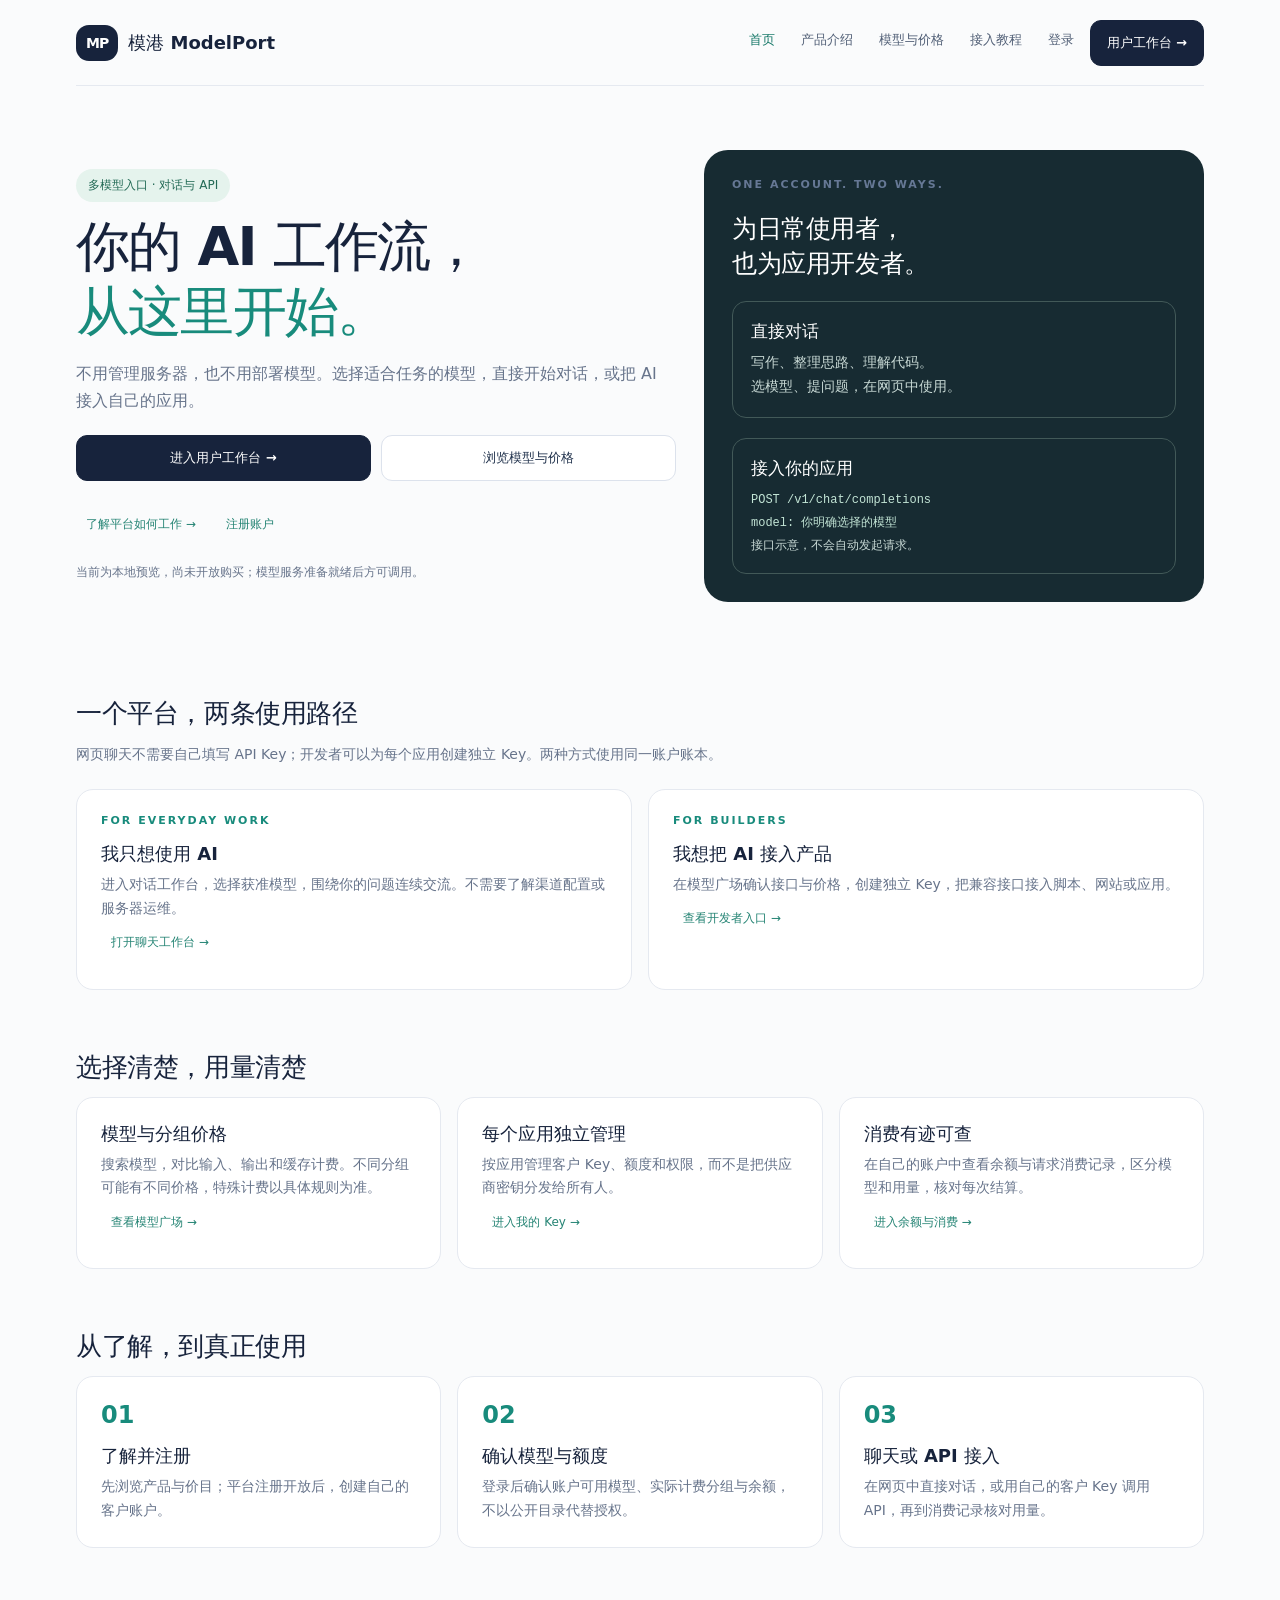
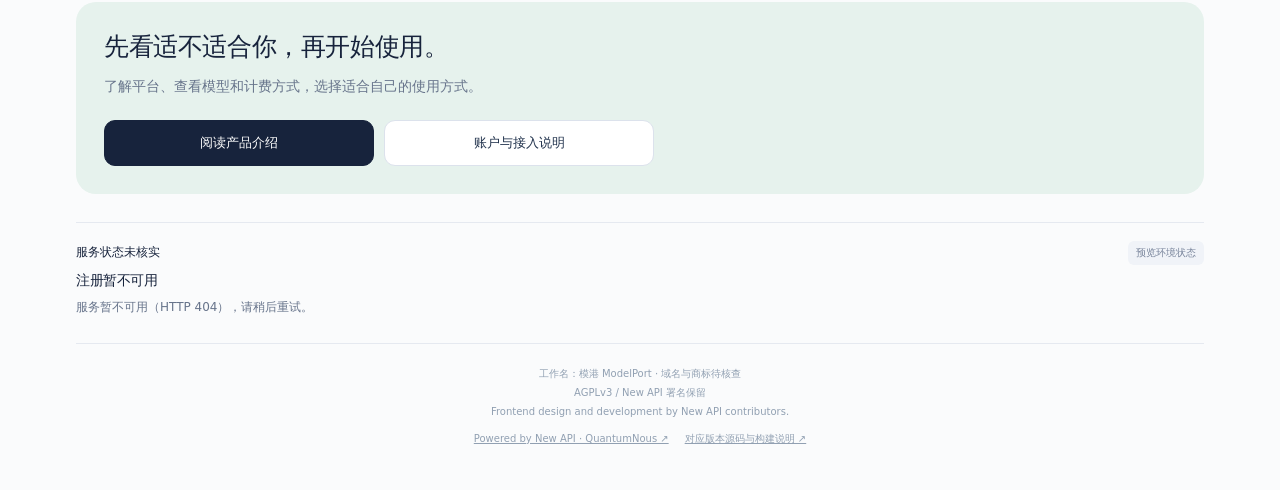
==== h5/index.html @ a942767a "Package ModelPort portable deployment and offline release Preserve maintained New API overlays, port" ====
<!doctype html>
<html lang="zh-CN">
<head>
<meta charset="utf-8"><meta name="viewport" content="width=device-width,initial-scale=1,viewport-fit=cover"><meta name="theme-color" content="#f5f7fb"><meta name="referrer" content="no-referrer">
<title>ModelPort · 多模型服务平台</title>
<style>
:root{font-family:system-ui,-apple-system,"PingFang SC","Microsoft YaHei",sans-serif;color:#17233c;background:#f5f7fb;font-synthesis:none}*{box-sizing:border-box}body{margin:0}button,a{-webkit-tap-highlight-color:transparent}button{font:inherit;cursor:pointer}a{color:inherit;text-decoration:none}button:focus-visible,a:focus-visible{outline:3px solid #0d9488;outline-offset:3px}.app{max-width:520px;margin:auto;padding:0 20px 115px}header{height:82px;display:flex;align-items:center;justify-content:space-between;gap:8px}.brand{display:flex;align-items:center;gap:10px;font-weight:750;font-size:17px}.mark{background:#17233c;color:white;border-radius:13px;padding:10px;font-size:14px;letter-spacing:-1px}.edition{font-size:11px;border:1px solid #d9dfeb;border-radius:30px;padding:6px 9px;color:#60708d}.notice{font-size:12px;line-height:1.65;background:#fff4dc;color:#785419;padding:12px 14px;border-radius:12px;margin:0 0 21px}.eyebrow{font-size:11px;letter-spacing:2px;font-weight:700;color:#667895}h1{font-size:37px;line-height:1.18;letter-spacing:-1.8px;margin:13px 0 15px}h1 span{color:#188b7c}h2{font-size:19px;letter-spacing:-.4px;margin:0}h3{font-size:15px;margin:0 0 7px}p{line-height:1.7;margin:0;color:#67748b;font-size:14px}.hero{padding:4px 0 24px}.hero-copy{max-width:330px}.actions{display:flex;gap:10px;margin-top:21px}.btn{display:inline-flex;justify-content:center;align-items:center;min-height:46px;padding:12px 16px;border-radius:11px;border:1px solid #dce2ec;background:white;color:#23344e;font-weight:650;font-size:13px;gap:8px}.btn.primary{background:#17233c;color:white;border-color:#17233c}.actions .btn{flex:1}.full{width:100%}.card{background:white;border:1px solid #e5e9f0;border-radius:17px;padding:19px;margin:0 0 14px}.live{display:flex;align-items:center;gap:7px;font-size:12px;color:#49776b}.dot{height:7px;width:7px;background:#20a083;border-radius:50%;flex-shrink:0}.status-line{display:flex;justify-content:space-between;align-items:center;gap:12px;margin-bottom:14px}.tag{display:inline-block;background:#edf6f3;border-radius:6px;padding:5px 8px;font-size:10px;color:#287160;white-space:nowrap}.tag.gray{background:#f0f3f8;color:#77839a}.status-value{font-size:23px;font-weight:730;letter-spacing:-.5px;margin:7px 0}.small{font-size:12px}.section-title{display:flex;align-items:center;justify-content:space-between;margin:27px 0 14px}.link{border:0;background:none;color:#258474;font-size:12px;min-height:44px;padding:10px}.grid{display:grid;grid-template-columns:1fr 1fr;gap:12px}.tile{display:flex;flex-direction:column;text-align:left;background:#fff;border:1px solid #e5e9f0;border-radius:15px;padding:17px;min-height:135px}.icon{display:flex;align-items:center;justify-content:center;width:33px;height:33px;border-radius:9px;background:#edf3fb;color:#42638d;font-size:16px;font-weight:700;margin-bottom:14px}.tile strong{font-size:14px;margin-bottom:6px}.tile span:last-child{font-size:11px;color:#8490a2}.flow{display:flex;gap:13px;margin:20px 0}.step{width:28px;height:28px;border-radius:50%;background:#edf3fb;color:#4f6e95;display:flex;align-items:center;justify-content:center;font-size:12px;flex-shrink:0}.flow p{font-size:12px}.subhead{padding:7px 0 22px}.subhead h1{font-size:29px;letter-spacing:-1px}.model-top{display:flex;align-items:center;gap:11px;margin-bottom:16px}.model-top .icon{margin:0}.model-top h3{margin:0}.meta{display:flex;justify-content:space-between;gap:12px;border-top:1px solid #edf0f5;padding:12px 0 0;font-size:12px;color:#7a879b}.model-name{font-family:monospace;font-size:12px;overflow-wrap:anywhere;color:#78869d;margin-top:8px}.blank{font-size:30px;font-weight:700;margin:12px 0 5px}.split{display:grid;grid-template-columns:1fr 1fr;gap:15px;margin-top:19px;padding-top:17px;border-top:1px solid #edf0f5}.split strong{display:block;font-size:19px;margin-top:7px}.label{font-size:12px;color:#7a879b}.list-row{padding:14px 0;display:flex;justify-content:space-between;align-items:center;gap:12px;border-bottom:1px solid #edf0f5;font-size:13px}.list-row:last-child{border:0}.list-row span{color:#758199;font-size:12px}.code{background:#f4f6fa;border-radius:9px;padding:12px;font:12px/1.6 monospace;overflow-wrap:anywhere;margin:13px 0;color:#536780}.muted-note{font-size:11px;line-height:1.7;color:#8290a6;margin:20px 0}.footer{text-align:center;font-size:10px;line-height:1.9;color:#91a0b2;margin:26px 0 0}.footer a{text-decoration:underline;display:inline-block;padding:8px}.bottom{position:fixed;bottom:0;left:50%;transform:translateX(-50%);width:100%;max-width:520px;display:flex;padding:9px 12px calc(9px + env(safe-area-inset-bottom));background:rgba(255,255,255,.97);border-top:1px solid #e7ebf2;z-index:10}.nav{flex:1;border:0;background:none;min-height:51px;display:flex;align-items:center;justify-content:center;flex-direction:column;gap:6px;font-size:10px;color:#8c97a9;border-radius:10px}.nav b{font-size:18px;line-height:20px;font-weight:500}.nav.active{color:#188b7c;background:#eef7f4}.panel[hidden]{display:none}.callout{border-left:3px solid #cda245;padding-left:12px;margin:17px 0;font-size:12px;color:#80663c;line-height:1.7}@media(min-width:600px){body{padding:22px 0}.app{border:1px solid #e6eaf1;border-radius:24px;background:#f5f7fb}.bottom{border-radius:16px 16px 0 0}}@media(prefers-reduced-motion:no-preference){.panel{animation:enter .2s ease-out}@keyframes enter{from{opacity:.6;transform:translateY(4px)}to{opacity:1;transform:translateY(0)}}}

label{display:block;font-size:14px;font-weight:650;margin:14px 0 8px}input,select{font:inherit;font-size:16px;width:100%;min-height:48px;border:1px solid #bac6d7;border-radius:10px;padding:11px;background:#fff;color:#17233c;min-width:0}input:focus-visible,select:focus-visible{outline:3px solid #0d9488;outline-offset:2px}fieldset{border:0;padding:0;margin:0;min-width:0}legend{font-size:15px;font-weight:700}button:disabled,input:disabled,select:disabled{opacity:.6;cursor:not-allowed}a[aria-disabled=true]{opacity:.6;pointer-events:none}.field-error{color:#a52a30;font-size:12px;min-height:16px;margin:6px 0}.spaced{margin-top:16px}.code{white-space:pre-wrap;word-break:break-word}.model-id{overflow-wrap:anywhere}.price{white-space:pre-line;overflow-wrap:anywhere}.card{min-width:0}#selection-card{scroll-margin-top:12px}.panel p{overflow-wrap:anywhere}.tag{white-space:normal}[hidden]{display:none!important}

/* Workspace shell stays independent of the native authenticated React runtime. */
.app{max-width:920px}.bottom{max-width:920px}.mode-switch{display:flex;gap:8px;margin-bottom:18px}.mode-switch .btn{flex:1}.mode-switch [aria-current=page]{background:#e2f3ee;border-color:#83baab;color:#155e50}.workspace{background:#fff;border:1px solid #dfe7e5;border-radius:18px;overflow:hidden}.chat-toolbar{display:flex;align-items:center;gap:8px;padding:12px;border-bottom:1px solid #e7eeeb}.chat-model-wrap{flex:1;min-width:0}.chat-model-wrap label{margin:0 0 4px;font-size:11px;color:#52695f}.chat-model-wrap select{min-height:44px;font-size:14px;padding:8px}.chat-toolbar .btn{padding:10px;font-size:12px}.chat-stage{padding:20px 16px;min-height:220px;max-height:440px;overflow:auto;overscroll-behavior:contain}.chat-empty{text-align:center;padding:24px 5px}.chat-symbol{display:inline-flex;border-radius:16px;background:#e7f4ef;color:#287160;padding:14px;font-size:23px;margin-bottom:16px}.chat-empty h2{font-size:24px;margin-bottom:10px}.chat-empty p{font-size:13px}.chat-compose{padding:14px;border-top:1px solid #e7eeeb;background:#fcfdfc}.chat-compose label{margin:0 0 8px;font-size:13px}.chat-compose textarea{display:block;width:100%;min-height:84px;resize:vertical;max-height:220px;font:16px/1.6 inherit;font-family:inherit;border:1px solid #bdcec5;border-radius:12px;padding:12px;color:#17233c;background:white}.chat-compose textarea:focus-visible{outline:3px solid #0d9488}.composer-actions{display:flex;align-items:center;justify-content:space-between;gap:8px;margin-top:10px}.composer-actions p{font-size:11px}.chat-gate{font-size:12px;color:#785419;background:#fff6e4;border-radius:9px;padding:10px;margin-top:12px}.workspace-meta{font-size:11px;color:#536c61;margin:10px 2px 16px}.workspace-heading{display:flex;justify-content:space-between;align-items:center;margin-bottom:12px}.workspace-heading h1{font-size:24px;letter-spacing:-.6px;margin:0}.chat-message{margin:0 0 18px;overflow-wrap:anywhere}.chat-message h3{font-size:12px;color:#536c61}.chat-message p{white-space:pre-wrap;font-size:14px;color:#23344e}.chat-message.user{background:#eaf4f0;padding:14px;border-radius:14px;margin-left:28px}.chat-message.assistant{padding:8px 0}.chat-message small{display:block;color:#785419;margin-top:8px}.chat-history{border:0;border-radius:0 18px 18px 0;padding:20px;width:min(330px,90vw);max-width:90vw;height:100dvh;max-height:100dvh;margin:0;box-shadow:10px 0 60px #17233c33}.chat-history::backdrop{background:#17233c66}.history-head{display:flex;align-items:center;justify-content:space-between;gap:10px}.history-list{display:grid;gap:10px;margin:20px 0}.history-list .btn{justify-content:flex-start;overflow-wrap:anywhere;text-align:left}.history-list [aria-current=true]{background:#e7f4ef;border-color:#83baab}.history-info{margin:15px 0}.mock-only-note{background:#fff1c7;color:#603c00;padding:12px;font-weight:700}.chat-toolbar select:disabled{opacity:1;color:#68766f}.app>header{height:76px}.chat-mode .bottom{display:none}.chat-mode .app{padding-bottom:24px}@media(min-width:700px){.app{padding:0 28px 110px}.chat-stage{min-height:290px}.hero-copy{max-width:none}.hero h1{font-size:44px}.grid{grid-template-columns:repeat(4,1fr)}}
#chat>.actions{display:grid;grid-template-columns:repeat(2,minmax(0,1fr))}
.workspace-sidebar{display:none}.catalog-filters{display:grid;gap:12px;grid-template-columns:1fr 1fr;margin-bottom:14px}.catalog-filters label{margin-top:0}.catalog-filters>div{min-width:0}.table-scroll{overflow:auto}.metrics-table{border-collapse:collapse;width:100%;font-size:13px;text-align:left}.metrics-table th,.metrics-table td{padding:12px 10px;border-bottom:1px solid #e5e9f0;vertical-align:top}.metrics-table th{white-space:nowrap;color:#60708d}.metrics-table td:first-child{min-width:150px;overflow-wrap:anywhere}.metrics-table td:not(:first-child){white-space:nowrap}.operations-links{display:grid;gap:10px;grid-template-columns:repeat(2,minmax(0,1fr));margin-top:16px}.operations-links .btn{text-align:center}.session-detail{overflow-wrap:anywhere}.chat-compose textarea{font-size:16px;line-height:1.6}
@media(min-width:1024px){
body{padding:0;background:#fafbfc}.workspace-sidebar{display:flex;position:fixed;inset:0 auto 0 0;width:248px;flex-direction:column;gap:16px;padding:24px 16px;background:#f0f2f5;border-right:1px solid #e0e5eb;overflow-y:auto;z-index:20}.workspace-sidebar .brand{padding:0 8px}.side-nav{display:grid;gap:4px}.side-nav button{text-align:left;min-height:44px;border:0;border-radius:9px;background:transparent;color:#566378;font-size:14px;padding:10px 12px}.side-nav button.active{background:white;color:#17233c;font-weight:700;box-shadow:0 1px 4px #17233c0c}.side-label{font-size:11px;color:#7b8798;margin:14px 12px 5px}.side-history{flex:1;min-height:80px}.side-history .history-list{margin:10px 0}.side-history .btn{border:0;background:transparent;font-size:12px;min-height:38px;padding:8px 12px}.side-history [aria-current=true]{background:#e2e9e6}.side-account{border-top:1px solid #dce2e8;padding:16px 8px 0}.side-account p{font-size:12px}.app{max-width:1280px;margin-left:248px;margin-right:auto;padding:0 40px 40px;border:0;border-radius:0;background:transparent}.app>header{height:72px}.app>header .brand{font-size:14px;color:#68768a}.app>header .mark{display:none}.notice{padding:10px 14px;font-size:11px}.bottom{display:none}.hero{padding:32px 0 42px}.hero-copy{max-width:650px}.hero .actions{max-width:660px}.subhead h1{font-size:34px}.subhead h1 br{display:none}.subhead{padding-top:22px}.app .grid{grid-template-columns:repeat(4,minmax(0,1fr))}#model-list{display:grid;grid-template-columns:repeat(2,minmax(0,1fr));gap:14px}#model-list .card{margin:0;display:flex;flex-direction:column;gap:12px}#model-list .card .btn{margin-top:auto}#model-list{margin-bottom:14px}.chat-mode .app{padding-bottom:24px}.chat-mode .workspace{border-radius:18px;box-shadow:0 6px 28px #17233c05}.chat-stage{height:clamp(320px,44vh,680px);max-height:none;padding:24px 38px}.chat-compose{padding:20px 28px}.chat-compose textarea{min-height:100px}.chat-empty{padding:55px 12px}.chat-empty h2{font-size:30px}.chat-toolbar{padding:14px 20px}.chat-message{max-width:850px;margin-left:auto;margin-right:auto}.chat-message.user{max-width:720px;margin-left:60px}.workspace-meta{line-height:1.6}.operations-links{grid-template-columns:repeat(3,minmax(0,1fr))}
}
.public-nav{display:none}.public-mode .workspace-sidebar,.public-mode .bottom,.public-mode .app>header .edition,.public-mode .app>.notice{display:none}.public-mode .app{max-width:1200px;margin:0 auto;padding:0 22px 32px;border:0;border-radius:0;background:transparent}.public-mode .app>header{height:auto;min-height:86px;flex-wrap:wrap;padding:16px 0;border-bottom:1px solid #e5e9f0}.public-mode .app>header .brand{font-size:18px;color:#17233c}.public-mode .app>header .mark{display:inline-block}.public-mode .public-nav{display:flex;gap:6px;flex-wrap:wrap;align-items:center}.public-nav .link{color:#526077;font-size:13px}.public-nav [aria-current=page]{color:#167868;font-weight:750}.landing-hero{display:grid;gap:28px;padding:44px 0}.landing-hero h1{font-size:42px;line-height:1.2;letter-spacing:-1.8px}.landing-hero .hero-copy{font-size:16px;max-width:590px}.landing-badge{display:inline-block;background:#e5f3ed;color:#236a56;border-radius:30px;padding:8px 12px;font-size:12px}.landing-demo{background:#172b32;color:#fff;border-radius:24px;padding:28px;display:flex;flex-direction:column;justify-content:center;gap:20px}.landing-demo p{color:#c8d9d5}.landing-demo h2{font-size:25px;line-height:1.4}.demo-option{border:1px solid #425958;border-radius:14px;padding:18px}.demo-option strong{display:block;font-size:17px;margin-bottom:8px}.demo-option code{font:12px/1.8 monospace;color:#c2e4d5;overflow-wrap:anywhere}.landing-section{padding:30px 0}.landing-section>h2{font-size:26px;margin-bottom:12px}.landing-section>p{margin-bottom:22px}.landing-grid{display:grid;gap:16px}.landing-grid .card{margin:0;padding:24px}.landing-grid h3{font-size:18px}.landing-grid .eyebrow{margin-bottom:15px;color:#188b7c}.landing-grid p{font-size:14px}.landing-steps{counter-reset:steps}.landing-steps .card:before{counter-increment:steps;content:"0" counter(steps);display:block;color:#188b7c;font-size:24px;font-weight:700;margin-bottom:15px}.landing-cta{background:#e6f2ed;border-radius:20px;padding:28px;margin:24px 0}.landing-cta h2{font-size:25px;margin-bottom:12px}.landing-cta .actions{max-width:550px}.landing-note{font-size:12px;margin-top:16px}.landing-status{border-top:1px solid #e5e9f0;padding-top:18px;margin-top:28px}.landing-status .status-value{font-size:14px}.landing-status .status-line{margin-bottom:6px}.faq{border-bottom:1px solid #e1e7ed;padding:8px 0}.faq summary{cursor:pointer;min-height:48px;padding:14px 4px;font-size:15px;font-weight:650}.faq p{padding:0 4px 18px}.faq summary:focus-visible{outline:3px solid #0d9488;outline-offset:2px}.about-intro{max-width:760px;padding:44px 0 18px}.about-intro h1{font-size:38px}.public-mode .footer{border-top:1px solid #e5e9f0;padding-top:20px}.public-mode .footer button{font:inherit;min-height:44px}
@media(min-width:760px){.landing-hero{grid-template-columns:1.2fr 1fr;align-items:center;padding:64px 0}.landing-hero h1{font-size:54px}.landing-grid{grid-template-columns:repeat(3,minmax(0,1fr))}.landing-grid.two{grid-template-columns:repeat(2,minmax(0,1fr))}.public-mode .app{padding:0 36px 36px}}
@media(max-width:520px){.public-nav{width:100%;justify-content:space-between}.public-nav .link{padding:10px 7px}.public-nav .btn{padding:10px}.landing-hero h1{font-size:39px}.landing-demo{padding:22px}.landing-hero .actions{flex-wrap:wrap}.landing-hero .actions .btn{min-width:120px}.about-intro h1{font-size:32px}}
</style>
</head>
<body class="public-mode" data-brand="模港 ModelPort">
<aside class="workspace-sidebar" aria-label="工作台侧栏">
<a class="brand" href="#home" data-tab="home"><span class="mark">MP</span><span data-brand-name>ModelPort</span></a>
<button class="btn primary full" id="sidebar-new">＋ 新建对话</button>
<nav class="side-nav" aria-label="工作台导航"><button data-tab="chat">对话工作台</button><button data-tab="models">模型广场 · 分组价目</button><button data-tab="developer">开发者 API</button><button data-tab="guide">API 接入教程</button><p class="side-label">账户与用量</p><button data-tab="keys">我的 API Key</button><button data-tab="wallet">余额与消费记录</button><button data-tab="account">账户与接入</button><button data-tab="operations" data-admin-only hidden>运维工作台</button></nav>
<div class="side-history"><p class="side-label">本标签页临时会话</p><div class="history-list" id="sidebar-history"></div><p class="small" id="sidebar-history-empty">新建对话后在此切换。<br>刷新清空，不是云端历史。</p></div>
<div class="side-account"><p data-session-label>尚未核实登录</p><p id="sidebar-session" class="session-detail">同一账户，同一账本</p><button class="link" data-tab="login">登录账户</button></div>
</aside>
<main class="app">
<header><a class="brand" href="#home" data-tab="home"><span class="mark">MP</span><span data-brand-name>ModelPort</span></a><nav class="public-nav" aria-label="官网导航"><a class="link" href="#home" data-tab="home">首页</a><a class="link" href="#about" data-tab="about">产品介绍</a><a class="link" href="#models" data-tab="models">模型与价格</a><a class="link" href="#guide" data-tab="guide">接入教程</a><a class="link" href="#login" data-tab="login">登录</a><a class="btn primary" href="#chat" data-tab="chat">用户工作台 →</a></nav><span class="edition">API ONLY · 用户工作台</span></header>
<div class="notice" role="note"><strong>本地功能入口 · 尚未开通交易</strong><br>聊天接入原生会话与计费；需管理员初始化、配置模型并开通客户额度。未开放收款或公网。</div>
<section class="panel" id="home" aria-labelledby="home-title">
<div class="landing-hero"><div><span class="landing-badge">多模型入口 · 对话与 API</span><h1 id="home-title">你的 AI 工作流，<br><span>从这里开始。</span></h1><p class="hero-copy">不用管理服务器，也不用部署模型。选择适合任务的模型，直接开始对话，或把 AI 接入自己的应用。</p><div class="actions"><button class="btn primary" data-tab="chat">进入用户工作台 →</button><button class="btn" data-tab="models">浏览模型与价格</button></div><div class="actions"><button class="link" data-tab="about">了解平台如何工作 →</button><button class="link" data-tab="register">注册账户</button></div><p class="landing-note">当前为本地预览，尚未开放购买；模型服务准备就绪后方可调用。</p></div><div class="landing-demo" aria-label="两种使用方式介绍"><div class="eyebrow">ONE ACCOUNT. TWO WAYS.</div><h2>为日常使用者，<br>也为应用开发者。</h2><div class="demo-option"><strong>直接对话</strong><p>写作、整理思路、理解代码。<br>选模型、提问题，在网页中使用。</p></div><div class="demo-option"><strong>接入你的应用</strong><code>POST /v1/chat/completions<br>model: 你明确选择的模型</code><p class="small">接口示意，不会自动发起请求。</p></div></div></div>
<div class="landing-section"><h2>一个平台，两条使用路径</h2><p>网页聊天不需要自己填写 API Key；开发者可以为每个应用创建独立 Key。两种方式使用同一账户账本。</p><div class="landing-grid two"><article class="card"><div class="eyebrow">FOR EVERYDAY WORK</div><h3>我只想使用 AI</h3><p>进入对话工作台，选择获准模型，围绕你的问题连续交流。不需要了解渠道配置或服务器运维。</p><button class="link" data-tab="chat">打开聊天工作台 →</button></article><article class="card"><div class="eyebrow">FOR BUILDERS</div><h3>我想把 AI 接入产品</h3><p>在模型广场确认接口与价格，创建独立 Key，把兼容接口接入脚本、网站或应用。</p><button class="link" data-tab="developer">查看开发者入口 →</button></article></div></div>
<div class="landing-section"><h2>选择清楚，用量清楚</h2><div class="landing-grid"><article class="card"><h3>模型与分组价格</h3><p>搜索模型，对比输入、输出和缓存计费。不同分组可能有不同价格，特殊计费以具体规则为准。</p><button class="link" data-tab="models">查看模型广场 →</button></article><article class="card"><h3>每个应用独立管理</h3><p>按应用管理客户 Key、额度和权限，而不是把供应商密钥分发给所有人。</p><button class="link" data-tab="keys">进入我的 Key →</button></article><article class="card"><h3>消费有迹可查</h3><p>在自己的账户中查看余额与请求消费记录，区分模型和用量，核对每次结算。</p><button class="link" data-tab="wallet">进入余额与消费 →</button></article></div></div>
<div class="landing-section"><h2>从了解，到真正使用</h2><div class="landing-grid landing-steps"><article class="card"><h3>了解并注册</h3><p>先浏览产品与价目；平台注册开放后，创建自己的客户账户。</p></article><article class="card"><h3>确认模型与额度</h3><p>登录后确认账户可用模型、实际计费分组与余额，不以公开目录代替授权。</p></article><article class="card"><h3>聊天或 API 接入</h3><p>在网页中直接对话，或用自己的客户 Key 调用 API，再到消费记录核对用量。</p></article></div></div>
<div class="landing-cta"><h2>先看适不适合你，再开始使用。</h2><p>了解平台、查看模型和计费方式，选择适合自己的使用方式。</p><div class="actions"><button class="btn primary" data-tab="about">阅读产品介绍</button><button class="btn" data-tab="account">账户与接入说明</button></div></div>
<div class="landing-status"><div class="status-line"><span class="small" id="service-state">服务状态待检查</span><span class="tag gray">预览环境状态</span></div><div class="status-value" id="setup-state">尚未核实初始化状态</div><p class="small" id="status-description">平台开通状态以实际服务配置为准。</p></div>
</section>
<section class="panel" id="about" hidden aria-labelledby="about-title">
<div class="about-intro"><div class="eyebrow">ABOUT THE PLATFORM</div><h1 id="about-title">连接模型服务，<br>而不是让你管理算力。</h1><p><span data-brand-name>ModelPort</span>是一层面向用户的模型服务入口：将获准接入的上游 API，整理为可选择的模型、明确的账户权限和可核对的消费记录。我们不自研所有模型，也不提供 GPU 租赁。</p></div>
<div class="landing-section"><div class="landing-grid two"><article class="card"><h3>普通用户</h3><p>通过网页聊天使用模型，查看自己的账户和消费。选好模型就可以提问，日常使用在自己的账户中完成。</p></article><article class="card"><h3>开发者</h3><p>通过兼容 API 集成模型，为应用设置独立客户 Key。模型 ID、权限和计费规则均需明确核对。</p></article></div></div>
<div class="landing-section"><h2>平台如何工作</h2><div class="card"><p>你的账户 / 客户 Key → 平台授权与模型路由 → 获准的上游 API → 返回结果与用量结算。</p><p class="spaced">上游凭据由平台保管；客户使用自己的账户或客户 Key。网页与 API 共用 New API 的账户、授权和账本，不额外创建一套计费系统。选择模型是按请求选择服务，不会重启共享服务器。</p></div></div>
<div class="landing-section"><h2>开始之前，你可能关心</h2>
<details class="faq"><summary>现在可以注册、付费和调用吗？</summary><p>当前部署仍是本地预览，没有开放购买或承诺可用模型。注册取决于平台实际开通状态；真实调用还需要可用渠道、账户权限和余额。不会用演示回答代替真实服务。</p></details>
<details class="faq"><summary>价格怎么算？“折扣”是否等于固定低价？</summary><p>价格按模型、账户分组和计费项目区分，可能涉及输入、输出、缓存、次数或动态规则。公开分组价格用于参考，不代表每个账户均有该权限；最终以账户适用规则及消费记录为准，不承诺固定折扣或无限量。</p></details>
<details class="faq"><summary>普通用户也需要 API Key 吗？</summary><p>网页聊天使用自己的登录账户，无需粘贴 Key。开发者从客户控制台创建独立 Key；不要把客户 Key 或上游凭据发到聊天、截图或公开代码中。</p></details>
<details class="faq"><summary>聊天会保存吗？</summary><p>当前工作台的对话历史只保存在本标签页内存中，刷新或离开页面后清空。发送时，上下文会交给平台及上游处理；服务端仍保留用量等记录，不代表零留存。正式服务的数据条款与留存政策需在上线前明确。</p></details>
<details class="faq"><summary>模型失败或停止生成后，会不会收费？</summary><p>停止接收不保证上游立即停止，也不保证免单。部分失败存在预扣退还流程，但应先核对消费记录，再决定是否重试；本工作台不会自动重放收费请求。</p></details>
<details class="faq"><summary>是否提供 GPU、知识库或文件问答？</summary><p>不接入 GPU，不提供算力编排。当前提供文本对话与 API 入口；文件问答、知识库、跨设备云端会话和正式 SLA 不是本版已交付能力。</p></details>
</div><div class="landing-cta"><h2>按你的使用方式开始</h2><div class="actions"><button class="btn primary" data-tab="chat">我是普通用户 · 去聊天</button><button class="btn" data-tab="developer">我是开发者 · 看 API</button></div></div>
</section>
<section class="panel" id="chat" hidden aria-labelledby="chat-title">
<div class="workspace-heading"><h1 id="chat-title">聊天工作台</h1><span class="tag gray">原生账户计费</span></div>
<div class="mode-switch"><button class="btn" data-tab="chat" aria-current="page">直接使用</button><button class="btn" data-tab="developer">开发者 API ↗</button></div>
<div class="workspace">
<div class="chat-toolbar"><button class="btn" id="history-open" aria-haspopup="dialog" aria-controls="chat-history" aria-expanded="false">☰ 会话</button><div class="chat-model-wrap"><label for="chat-model">模型 · 手动选择</label><select id="chat-model" disabled><option value="">暂无可选模型</option></select></div><button class="btn" id="chat-new">＋ 新建</button></div>
<div class="chat-stage" id="chat-stage"><div class="chat-empty" id="chat-empty"><span class="chat-symbol" aria-hidden="true">✳</span><h2>从一个问题开始</h2><p>写作、整理思路、理解代码。<br><span id="chat-account-hint">先登录，再手选当前分组获准的模型。</span><br>发送使用原生账户额度，不提供模拟回答。</p></div><div id="chat-messages" role="log" aria-label="当前临时会话消息" aria-live="polite" aria-busy="false"></div></div>
<form class="chat-compose" id="chat-form"><label for="chat-input">你的消息 · 发送后按用量计费</label><textarea id="chat-input" rows="3" maxlength="8000" autocomplete="off" spellcheck="false" placeholder="写下问题；Enter 换行，点击发送提交" aria-describedby="chat-gate chat-privacy"></textarea><div class="composer-actions"><p id="chat-local-state" role="status">草稿未发送</p><div><button class="btn" id="chat-stop" type="button" disabled hidden>停止</button><button class="btn primary" id="chat-send" type="submit" disabled>发送 ↑</button></div></div><p id="chat-gate" class="chat-gate" role="status">正在核实初始化、会话与模型权限。</p></form></div>
<p id="chat-privacy" class="workspace-meta">临时会话与草稿仅在本标签页内存中，刷新或离开即清空。点击发送会将完整已完成对话传给平台和上游；服务端用量记录仍保留，不代表零留存。失败或停止的轮次不加入下一轮上下文。单次最多 1024 输出 token；不保存密码或上游 Key，请勿输入敏感信息。</p>
<p id="chat-session" class="small spaced" role="status">尚未核实登录会话</p><div class="actions"><button class="btn" data-tab="login">登录账户</button><button class="btn" id="session-refresh" disabled>检查登录与权限</button><a class="btn" href="/usage-logs/common" data-native="/usage-logs/common">原生用量与账单 ↗</a><button class="btn" data-tab="models">模型与访客价目</button></div><p class="small spaced">登录与安全验证在本站账户页面完成。本页仅在内存持有短期会话令牌，每次发送前重新核实账户及分组；最终授权、扣费和失败退款由服务端执行。不自动重试收费请求。</p>
</section>
<section class="panel" id="developer" hidden aria-labelledby="developer-title">
<div class="subhead"><div class="eyebrow">DEVELOPER WORKSPACE</div><h1 id="developer-title">把 AI 接入<br>你的应用。</h1><p>注册、手选模型、查看价格、管理 Key。业务由原生 New API 负责，不建立第二套鉴权或账本。</p><button class="btn primary spaced" data-tab="guide">阅读 API 入门教程 →</button></div>
<div class="mode-switch"><button class="btn" data-tab="chat">直接使用 · 聊天</button><button class="btn" data-tab="developer" aria-current="page">开发者 API</button></div><div class="grid"><button class="tile" data-tab="models"><span class="icon">◇</span><strong>模型与访客价目</strong><span>手动选择，生成请求模板</span></button><button class="tile" data-tab="keys"><span class="icon">⌘</span><strong>API Key 管理</strong><span>前往原生客户控制台</span></button><button class="tile" data-tab="wallet"><span class="icon">▤</span><strong>余额与用量</strong><span>同一账户的原生账本</span></button><button class="tile" data-tab="account"><span class="icon">↗</span><strong>接入说明</strong><span>当前地址与账户开通条件</span></button></div><div class="card spaced" data-guest-only><h3>先开通自己的账户</h3><p class="small">网页聊天与开发者 API 共用一个账户，只需注册一次。</p><div class="actions"><button class="btn primary" data-tab="register">注册账户</button><button class="btn" data-tab="login">登录账户</button></div></div><div class="callout">访客目录不等于客户专属权限。请求模板不会自动执行；Key由原生控制台签发，本页不展示凭据，不提供支付或无限量承诺。</div></section>
<section class="panel" id="guide" hidden aria-labelledby="guide-title">
<div class="about-intro"><div class="eyebrow">DEVELOPER QUICKSTART</div><h1 id="guide-title">把模型接入应用，<br>从第一个请求开始。</h1><p>面向支持 OpenAI Chat Completions 的普通文本模型。教程不会自动调用模型；运行示例才会按账户规则计费。参数仍以具体模型为准：部分推理模型需要 max_completion_tokens 而不是示例中的 max_tokens。其他协议、图片、视频和工具调用需使用对应文档。</p></div>
<div class="landing-grid landing-steps"><article class="card"><h3>准备自己的客户 Key</h3><p>账户开通后，为应用创建独立 Key，设置额度、模型权限和有效期。使用平台客户 Key，不是上游供应商 Key。</p><button class="link" data-tab="keys">进入我的 Key →</button></article><article class="card"><h3>确认地址与模型 ID</h3><p>从下方取得 Base URL，在模型广场选择支持 Chat Completions 且账户获准的模型。显示名称不一定等于模型 ID。</p><button class="link" data-tab="models">查看模型与价格 →</button></article><article class="card"><h3>在服务端发起请求</h3><p>Key 放在后端环境或受保护的密钥服务，不放到浏览器 JavaScript、移动 App 包、Git 仓库或公开截图中。</p></article></div>
<div class="card spaced"><h2>1 · 配置环境</h2><label>当前站点的 API Base URL</label><div class="code" data-api-base>请从在线站点获取地址</div><p class="small" data-endpoint-note></p><p class="spaced">三个变量分别是 <code>PLATFORM_BASE_URL</code>、<code>PLATFORM_API_KEY</code>、<code>PLATFORM_MODEL</code>。在你自己的运行环境设置，不要在本网页粘贴真实 Key。</p><pre class="code" id="guide-env"></pre><p class="small">上面只给地址和模型占位符；真实 Key 使用密码管理器、受保护环境或云密钥服务注入，避免明文写进终端历史。Base URL 以 <code>/v1</code> 结尾，SDK 会拼接接口路径，不要重复追加 <code>/v1/chat/completions</code>。本机地址在其他机器上不能直接使用。</p></div>
<div class="card"><h2>2 · 选择一种调用方式</h2><p class="small spaced" id="guide-load-state" role="status">示例待读取；不会发送模型请求。</p>
<details class="faq" open><summary>Python · OpenAI 兼容 SDK</summary><p>Python 3.9+，先在自己的虚拟环境执行 <code>python -m pip install openai</code>，再保存下方文件并运行 <code>python chat.py</code>。显式设置平台地址，不回退到 OpenAI 官方端点；关闭 SDK 默认重试，避免重复收费。</p><pre class="code" id="guide-python"></pre><a class="link" href="examples/chat.py" download data-sample-download>下载 chat.py</a></details>
<details class="faq"><summary>Node.js · 原生 fetch</summary><p>Node.js 20+，无需额外依赖。设置同样的环境变量，保存后运行 <code>node chat.mjs</code>。此代码只在后端运行，不要放进前端打包文件。</p><pre class="code" id="guide-node"></pre><a class="link" href="examples/chat.mjs" download data-sample-download>下载 chat.mjs</a></details>
<details class="faq"><summary>cURL · 先核对请求格式</summary><p>下载 <code>request.json</code>，把里面的 <code>model</code> 替换为实际获准的模型 ID。在 Linux/macOS 的 Bash 中设置好相同的 Base URL 和客户 Key，再执行：</p><pre class="code">curl --fail-with-body --silent --show-error --max-time 60 \
  --request POST "${PLATFORM_BASE_URL%/}/chat/completions" \
  --header "Authorization: Bearer ${PLATFORM_API_KEY}" \
  --header "Content-Type: application/json" \
  --data-binary @request.json</pre><p class="small">不要添加自动重试或跳转参数；不要把真实 Key 直接写进命令。Windows 用户可使用 Python/Node 示例，避免 PowerShell 与 Bash 的引用和换行差异。</p><pre class="code" id="guide-request"></pre><a class="link" href="examples/request.json" download data-sample-download>下载 request.json</a></details></div>
<div class="card"><h2>3 · 接入自己的前端</h2><p class="spaced">浏览器 → 你自己的后端（登录校验、额度与频率限制）→ 平台 API。后端从受保护环境读取 Key，再把结果返回给自己的用户；不要做一个任何人都能转发请求的匿名代理。</p><p class="spaced">先跑通普通响应，再按需要增加流式输出。流式请求使用 <code>stream: true</code>，按 SSE 事件边界解析增量；代理应关闭缓冲。不能假设一个网络数据块就是一条消息，也不能把断流当作成功完成。</p></div>
<div class="card"><h2>常见问题与排查顺序</h2><div class="list-row">401<span>核对客户 Key、是否过期或已撤销；不要在日志打印 Key</span></div><div class="list-row">403 / 模型不可用<span>核对模型 ID、分组权限、Key 限制和账户余额</span></div><div class="list-row">404<span>检查 Base URL 和端点；避免重复拼接 /v1</span></div><div class="list-row">429<span>检查额度与限流，遵守 Retry-After，不立即循环重试</span></div><div class="list-row">5xx / 超时 / 断流<span>先按时间或请求 ID 核对用量，再决定是否重试</span></div><p class="small spaced">HTTP 状态不等于最终账务结果。超时或取消不保证上游未执行；先核对消费记录，不在失败时自动切模型或重放请求。</p></div>
<div class="actions"><button class="btn" data-tab="developer">返回开发者工作台</button><button class="btn" data-tab="models">浏览模型与价格</button></div>
</section>
<section class="panel" id="models" hidden aria-labelledby="models-title">
<div class="subhead"><div class="eyebrow">MODELS & PRICING</div><h1 id="models-title">模型与价格</h1><p>浏览模型、搜索名称、比较分组价格。选好后再进入用户工作台对话，或通过 API 接入。浏览和筛选不会发送模型请求；实际可用模型与成交价以你的账户权限及计费规则为准。</p></div>
<div class="card"><p id="catalog-state" role="status">模型目录待读取</p><button id="catalog-refresh" class="btn full spaced">刷新真实模型目录</button></div>
<div class="catalog-filters"><div><label for="catalog-search">查找模型</label><input id="catalog-search" type="search" placeholder="按模型 ID 搜索" autocomplete="off"></div><div><label for="catalog-group">查看分组价格</label><select id="catalog-group"><option value="">全部可见分组</option></select></div></div><p id="catalog-filter-state" class="small" role="status"></p><p class="small spaced">分组筛选仅比较公开价目，不切换账户计费分组、不授予模型权限。你的实际价格以原生账户与账单为准。</p>
<div id="model-list"></div>
<div class="card" id="selection-card"><label for="model-select">手动选择模型</label><select id="model-select" disabled><option value="">暂无可选模型</option></select><p id="selection-note" class="small">只在本标签页会话保存模型 ID，刷新后重新核实目录，不保存账户、密码或 Key。</p><button id="clear-selection" class="link">清除选择</button><h3 id="selected-model" class="model-id">尚未选择模型</h3><p id="example-state" role="status"></p><pre class="code" id="example" hidden></pre><div class="callout">手选只更新请求中的 model 示例，不会修改 API Key 权限、自动固定后台路由或自动试调用。每次请求仍须明确传入 model。</div></div>
<div class="card"><h3>下一步</h3><p class="small">先手选模型，再选择聊天或 API 接入。访客价格不等于账户实际成交价；聊天按原生账户分组结算，API 模板不自动执行。</p><div class="actions"><button class="btn" data-tab="chat">前往模型体验</button><button class="btn" data-tab="developer">前往 API 接入</button></div></div><a class="btn full" href="/pricing" data-native="/pricing">原生模型广场与动态计费规则 ↗</a>
</section>
<section class="panel" id="keys" hidden aria-labelledby="keys-title"><div class="subhead"><div class="eyebrow">API KEYS</div><h1 id="keys-title">每个应用，<br>独立的密钥。</h1><p>在账户控制台创建和管理 API Key，按应用分别设置权限与额度。</p></div><div class="card"><span class="tag gray" data-session-label>尚未核实登录</span><div class="blank">API Key 管理</div><p class="small">使用同一个账户进入控制台，无需重新注册。</p><div class="code">本页不展示 API Key<br>请勿把密钥发到聊天或截图中</div><a class="btn primary full" href="/keys" data-native="/keys">管理 API Key →</a></div><div class="card"><h3>建议为每个应用设置</h3><div class="list-row">独立名称<span>便于定位用量</span></div><div class="list-row">额度上限<span>避免意外消耗</span></div><div class="list-row">模型范围<span>只开放需要的模型</span></div><div class="list-row">有效期<span>按需轮换与撤销</span></div></div><div class="callout">本页只展示入口与安全说明，不模拟“创建成功”，不绕过认证。</div></section>
<section class="panel" id="wallet" hidden aria-labelledby="wallet-title"><div class="subhead"><div class="eyebrow">BALANCE & USAGE</div><h1 id="wallet-title">每一笔用量，<br>都有记录。</h1><p>聊天与开发者 API 使用同一账户账本。在账户控制台查看实时余额和消费记录。</p></div><div class="card"><div class="status-line"><span class="label">账户可用余额</span><span class="tag gray" data-session-label>尚未核实登录</span></div><div class="blank">查看实时账户余额</div><p class="small">本页不显示缓存余额；请进入余额管理查看实际可用额度。</p></div><div class="card"><h3>实际用量记录</h3><p class="small">每次请求由平台鉴权与结算。网络断开、停止接收不等于免费；请先核实消费记录，再决定是否重试。</p><div class="actions"><a class="btn" href="/wallet" data-native="/wallet">余额管理 →</a><a class="btn" href="/usage-logs/common" data-native="/usage-logs/common">消费记录 →</a></div></div><div class="card"><h3>人工入账 · 尚未开放收款</h3><p class="small">未来由运营核实真实到账、复核客户 ID 与额度，再调整账户余额。线上支付未接入，本页没有付款按钮。</p></div></section>
<section class="panel" id="account" hidden aria-labelledby="account-title"><div class="subhead"><div class="eyebrow">GET STARTED</div><h1 id="account-title">准备好，<br>再开始连接。</h1><p>一个账户，统一管理聊天、API Key 和消费记录。</p></div><div class="card"><h3>账户入口</h3><p class="small" data-guest-only>新用户注册一次即可；已有账户直接登录，无需为聊天和 API 分别开户。</p><div class="actions"><button class="btn primary" data-tab="login">登录账户</button><button class="btn" data-tab="register">注册账户</button></div></div><div class="card"><h3>当前站点的 API 地址</h3><div class="code" data-api-base>请从在线站点获取地址</div><p class="small" data-endpoint-note></p><button class="btn full spaced" data-tab="guide">查看通用接入教程 →</button></div><div class="callout">页面可访问不等于模型服务已开通。真实上游、自动收款和正式域名上线仍需单独验收。</div></section>
<section class="panel" id="operations" hidden aria-labelledby="operations-title">
<div class="subhead"><div class="eyebrow">OPERATIONS · API ONLY</div><h1 id="operations-title">模型服务运维</h1><p>管理 API 供应渠道，而非 GPU 或模型权重。复用 New API 的权限、渠道诊断、统计与日志。</p></div>
<div class="card"><p id="operations-gate" role="status">请先核实管理员会话。</p><button class="btn spaced" id="operations-session-refresh">检查管理员登录</button><button class="btn spaced" data-tab="login">登录账户</button></div>
<div id="operations-content" hidden>
<div class="card"><h3>模型状态与近期调用</h3><p class="small">读取最近 24 小时、原生可用分组的模型汇总：成功率、端到端延迟与输出速率。没有样本不等于健康；目录启用不等于此刻上游可用。刷新只读统计，不触发推理。</p><button class="btn spaced" id="operations-refresh">刷新运行状态</button><p class="small spaced" id="operations-state" role="status">尚未读取观测数据</p><div class="table-scroll"><table class="metrics-table"><caption class="small spaced">New API 被动调用观测 · 非实时健康保证</caption><thead><tr><th scope="col">模型</th><th scope="col">观测状态</th><th scope="col">成功率</th><th scope="col">平均延迟</th><th scope="col">输出速率</th></tr></thead><tbody id="operations-models"></tbody></table></div></div>
<div class="card"><h3>渠道、诊断与请求日志</h3><p class="small">进入原生后台查看渠道启停、最近测试结果及路由。主动“测试渠道”会访问供应商，可能收费；仅由管理员明确操作，本工作台不自动探测、不设定时推理任务。</p><div class="operations-links"><a class="btn" href="/channels" data-native="/channels" data-admin-permission="channel.read">渠道状态与手动测试 ↗</a><a class="btn" href="/dashboard/models" data-native="/dashboard/models">模型调用分析 ↗</a><a class="btn" href="/usage-logs/common?type=5" data-native="/usage-logs/common?type=5">请求错误记录 ↗</a><a class="btn" href="/usage-logs/common" data-native="/usage-logs/common">全站消费与请求记录 ↗</a><a class="btn" href="/usage-logs/audit" data-native="/usage-logs/audit" data-admin-permission="audit.read">管理员操作审计 ↗</a><a class="btn" href="/pricing" data-native="/pricing">分组与动态价目 ↗</a></div><p class="small spaced">原生服务端再次校验角色与资源权限。优先用请求 ID、模型、分组、渠道和时间排查，不在公共页面暴露上游 Key、内部地址或客户请求正文。</p></div>
<div class="card"><h3>服务运行日志</h3><p class="small">服务进程日志与用户消费记录分开。容器日志仅对服务器运维人员开放，通过 SSH 查看；本页不提供主机命令或原始日志下载。记录范围、轮转上限与排障命令见项目 OPERATIONS.zh-CN.md。错误信息可能含业务数据，分享前须脱敏；本地日志不代替正式监控、告警与长期审计。</p></div>
</div></section>
<section class="panel" id="register" hidden aria-labelledby="register-title">
<div class="subhead"><div class="eyebrow">CREATE ACCOUNT</div><h1 id="register-title">注册账户</h1><p>一个账户即可使用网页聊天和开发者 API，无需重复注册。</p></div>
<div class="card"><p id="auth-gate" role="status">正在核实注册开放状态…</p><a id="register-continue" class="btn primary full spaced" data-native="/register" aria-disabled="true" aria-describedby="auth-gate">继续注册</a><button id="state-refresh" class="btn full spaced">重新检查服务设置</button><button class="btn full spaced" data-tab="login">已有账户，去登录</button></div>
<div class="callout">继续后将在本站统一的账户注册页填写信息，按提示完成邮箱验证、人机验证或条款确认。请使用独立长密码，不要将密码或验证码发到聊天中。</div>
</section>
<section class="panel" id="login" hidden aria-labelledby="login-title"><div class="subhead"><div class="eyebrow">ACCOUNT</div><h1 id="login-title">登录账户</h1><p>使用同一个账户进入聊天工作台、管理 API Key 和查看消费记录。</p></div><div class="card"><p id="login-state">正在核实服务状态…</p><a class="btn primary full spaced" id="native-login" href="/sign-in?redirect=%2Fh5%2F%23chat" data-native="/sign-in">登录账户</a><button class="btn full spaced" data-tab="register">没有账户，去注册</button><button class="btn full spaced" data-tab="chat">返回聊天工作台</button></div><div class="callout" data-guest-only>登录并完成安全验证后，将自动返回聊天工作台。无需再次注册或粘贴 API Key；账户权限和实际费用以账户控制台为准。</div></section>
<footer class="footer">工作名：<span data-brand-name>ModelPort</span> · 域名与商标待核查<br>AGPLv3 / New API 署名保留<br>Frontend design and development by New API contributors.<br><a href="https://github.com/QuantumNous/new-api" rel="noreferrer">Powered by New API · QuantumNous ↗</a><a href="/console-assets/modelport-source.tar.gz" data-native="/console-assets/modelport-source.tar.gz">对应版本源码与构建说明 ↗</a></footer>
</main>
<dialog id="chat-history" class="chat-history" aria-labelledby="history-title"><div class="history-head"><h2 id="history-title">临时会话</h2><button class="btn" id="history-close" autofocus>关闭 ✕</button></div><p class="small history-info">仅本标签页内存，刷新即清空。不是云端历史，也不是跨设备同步。</p><button class="btn primary full" id="history-new">＋ 新建临时会话</button><div class="history-list" id="history-list"></div><p class="small" id="history-empty">暂无会话。新建或编辑草稿后会出现在这里。</p><button class="btn full spaced" id="history-clear" disabled>清空本标签页会话与草稿</button></dialog>
<nav class="bottom" aria-label="主导航"><button class="nav active" data-tab="home" aria-current="page"><b>⌂</b>首页</button><button class="nav" data-tab="models"><b>◇</b>模型</button><button class="nav" data-tab="keys"><b>⌘</b>密钥</button><button class="nav" data-tab="wallet"><b>▤</b>用量</button><button class="nav" data-tab="account"><b>○</b>我的</button><button class="nav" data-tab="operations" data-admin-only hidden><b>◎</b>运维</button></nav>
<script src="features.js" integrity="sha256-SF5jJmZCtRSxdgbZBMFzmn/1+5c+uN3lDUp2R0fx7Yc=" defer></script>
</body></html>
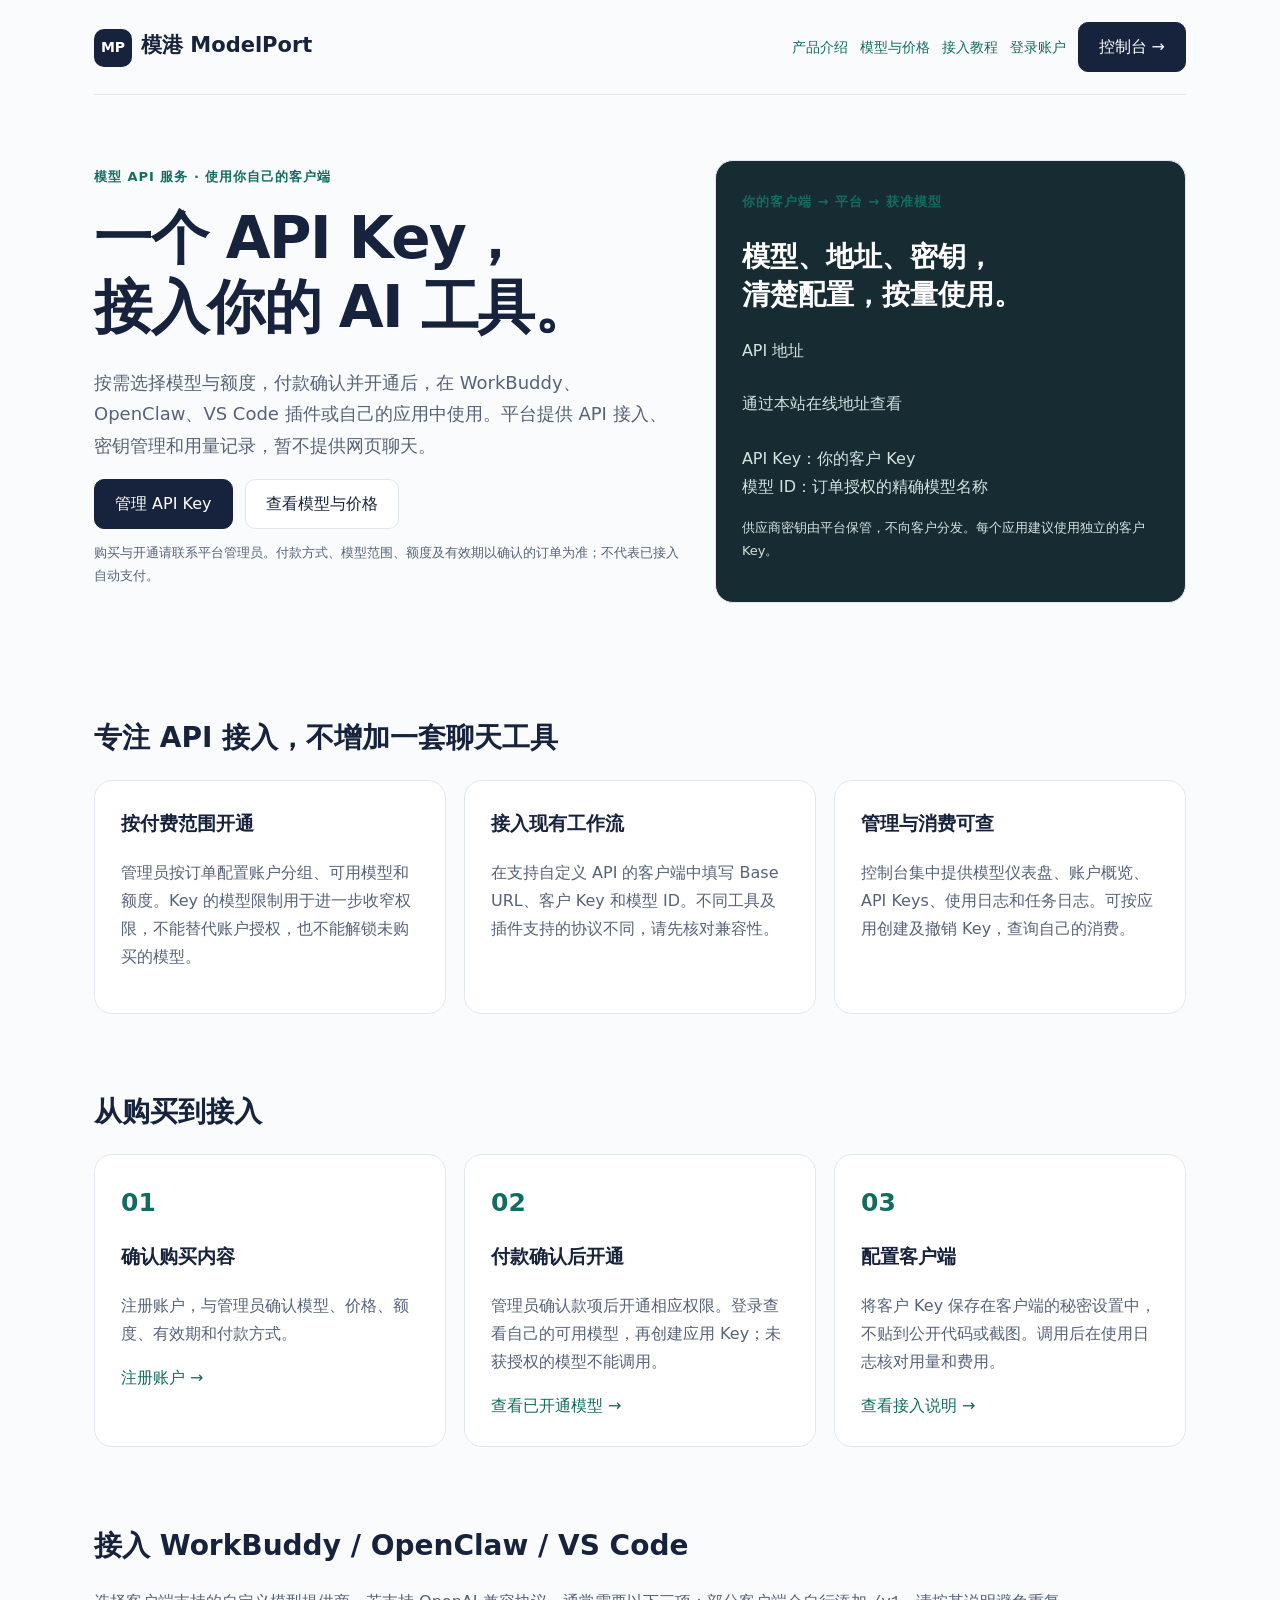
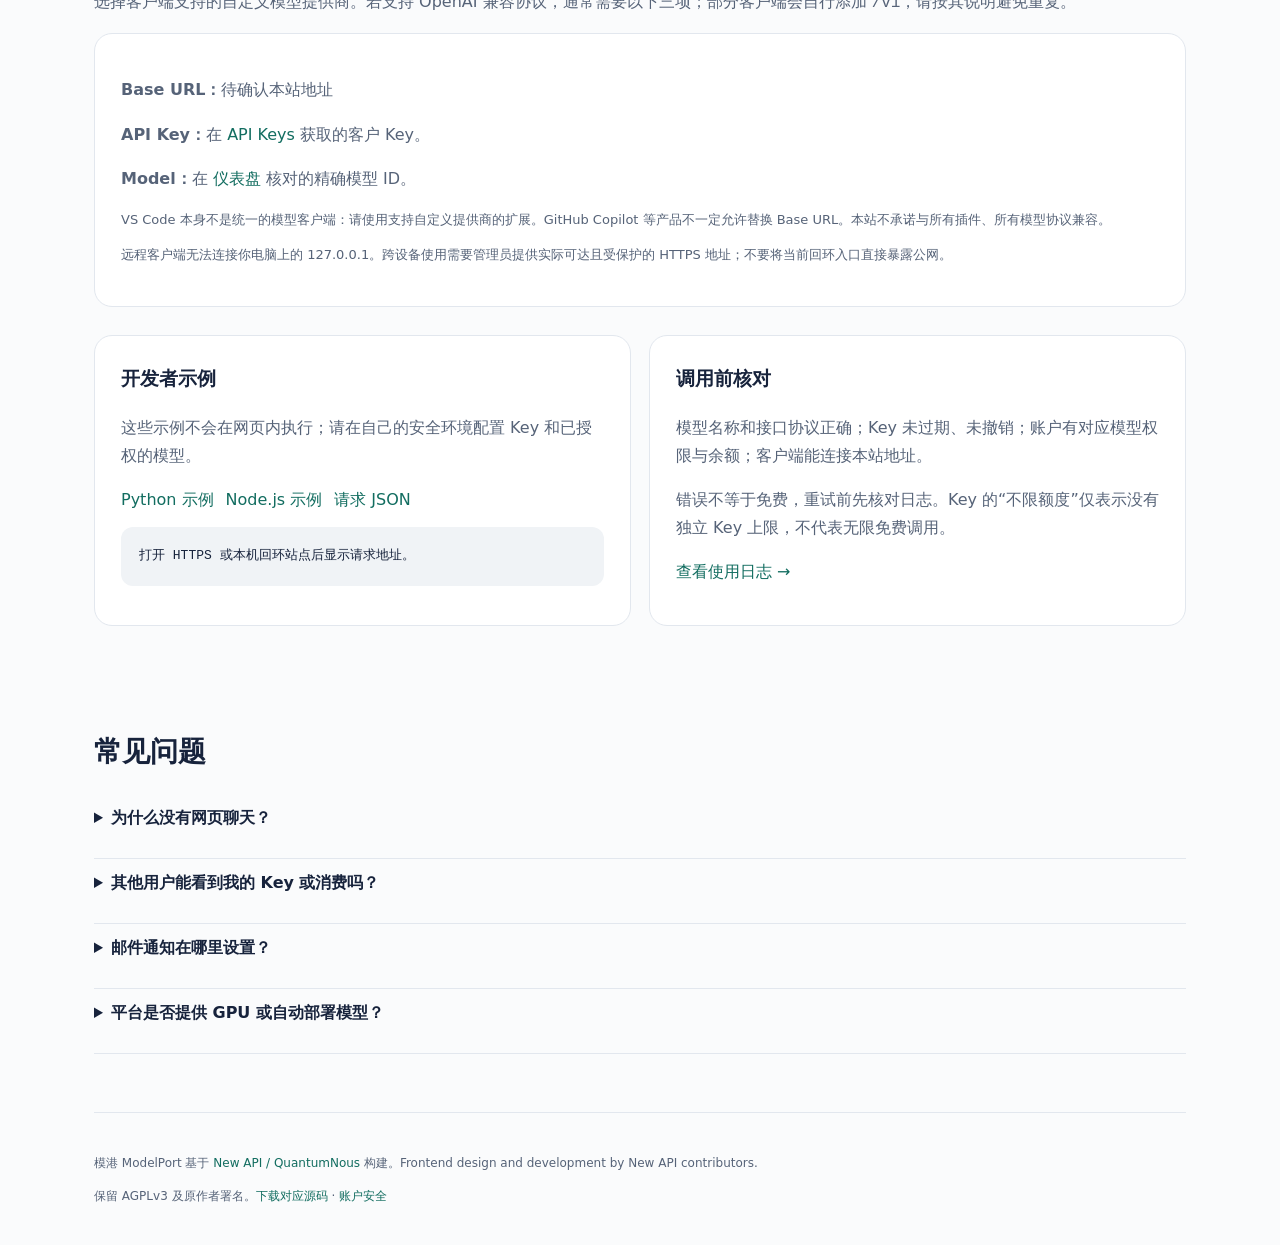
==== commit 1d554f10: "Publish API-only ModelPort fixes and website migration plan Package verified v2026.09.21.2 with all " ====
--- a/h5/index.html
+++ b/h5/index.html
@@ -1,114 +1,47 @@
 <!doctype html>
 <html lang="zh-CN">
 <head>
-<meta charset="utf-8"><meta name="viewport" content="width=device-width,initial-scale=1,viewport-fit=cover"><meta name="theme-color" content="#f5f7fb"><meta name="referrer" content="no-referrer">
-<title>ModelPort · 多模型服务平台</title>
+<meta charset="utf-8">
+<meta name="viewport" content="width=device-width,initial-scale=1">
+<meta name="referrer" content="no-referrer">
+<title>模港 ModelPort · 模型 API 服务</title>
 <style>
-:root{font-family:system-ui,-apple-system,"PingFang SC","Microsoft YaHei",sans-serif;color:#17233c;background:#f5f7fb;font-synthesis:none}*{box-sizing:border-box}body{margin:0}button,a{-webkit-tap-highlight-color:transparent}button{font:inherit;cursor:pointer}a{color:inherit;text-decoration:none}button:focus-visible,a:focus-visible{outline:3px solid #0d9488;outline-offset:3px}.app{max-width:520px;margin:auto;padding:0 20px 115px}header{height:82px;display:flex;align-items:center;justify-content:space-between;gap:8px}.brand{display:flex;align-items:center;gap:10px;font-weight:750;font-size:17px}.mark{background:#17233c;color:white;border-radius:13px;padding:10px;font-size:14px;letter-spacing:-1px}.edition{font-size:11px;border:1px solid #d9dfeb;border-radius:30px;padding:6px 9px;color:#60708d}.notice{font-size:12px;line-height:1.65;background:#fff4dc;color:#785419;padding:12px 14px;border-radius:12px;margin:0 0 21px}.eyebrow{font-size:11px;letter-spacing:2px;font-weight:700;color:#667895}h1{font-size:37px;line-height:1.18;letter-spacing:-1.8px;margin:13px 0 15px}h1 span{color:#188b7c}h2{font-size:19px;letter-spacing:-.4px;margin:0}h3{font-size:15px;margin:0 0 7px}p{line-height:1.7;margin:0;color:#67748b;font-size:14px}.hero{padding:4px 0 24px}.hero-copy{max-width:330px}.actions{display:flex;gap:10px;margin-top:21px}.btn{display:inline-flex;justify-content:center;align-items:center;min-height:46px;padding:12px 16px;border-radius:11px;border:1px solid #dce2ec;background:white;color:#23344e;font-weight:650;font-size:13px;gap:8px}.btn.primary{background:#17233c;color:white;border-color:#17233c}.actions .btn{flex:1}.full{width:100%}.card{background:white;border:1px solid #e5e9f0;border-radius:17px;padding:19px;margin:0 0 14px}.live{display:flex;align-items:center;gap:7px;font-size:12px;color:#49776b}.dot{height:7px;width:7px;background:#20a083;border-radius:50%;flex-shrink:0}.status-line{display:flex;justify-content:space-between;align-items:center;gap:12px;margin-bottom:14px}.tag{display:inline-block;background:#edf6f3;border-radius:6px;padding:5px 8px;font-size:10px;color:#287160;white-space:nowrap}.tag.gray{background:#f0f3f8;color:#77839a}.status-value{font-size:23px;font-weight:730;letter-spacing:-.5px;margin:7px 0}.small{font-size:12px}.section-title{display:flex;align-items:center;justify-content:space-between;margin:27px 0 14px}.link{border:0;background:none;color:#258474;font-size:12px;min-height:44px;padding:10px}.grid{display:grid;grid-template-columns:1fr 1fr;gap:12px}.tile{display:flex;flex-direction:column;text-align:left;background:#fff;border:1px solid #e5e9f0;border-radius:15px;padding:17px;min-height:135px}.icon{display:flex;align-items:center;justify-content:center;width:33px;height:33px;border-radius:9px;background:#edf3fb;color:#42638d;font-size:16px;font-weight:700;margin-bottom:14px}.tile strong{font-size:14px;margin-bottom:6px}.tile span:last-child{font-size:11px;color:#8490a2}.flow{display:flex;gap:13px;margin:20px 0}.step{width:28px;height:28px;border-radius:50%;background:#edf3fb;color:#4f6e95;display:flex;align-items:center;justify-content:center;font-size:12px;flex-shrink:0}.flow p{font-size:12px}.subhead{padding:7px 0 22px}.subhead h1{font-size:29px;letter-spacing:-1px}.model-top{display:flex;align-items:center;gap:11px;margin-bottom:16px}.model-top .icon{margin:0}.model-top h3{margin:0}.meta{display:flex;justify-content:space-between;gap:12px;border-top:1px solid #edf0f5;padding:12px 0 0;font-size:12px;color:#7a879b}.model-name{font-family:monospace;font-size:12px;overflow-wrap:anywhere;color:#78869d;margin-top:8px}.blank{font-size:30px;font-weight:700;margin:12px 0 5px}.split{display:grid;grid-template-columns:1fr 1fr;gap:15px;margin-top:19px;padding-top:17px;border-top:1px solid #edf0f5}.split strong{display:block;font-size:19px;margin-top:7px}.label{font-size:12px;color:#7a879b}.list-row{padding:14px 0;display:flex;justify-content:space-between;align-items:center;gap:12px;border-bottom:1px solid #edf0f5;font-size:13px}.list-row:last-child{border:0}.list-row span{color:#758199;font-size:12px}.code{background:#f4f6fa;border-radius:9px;padding:12px;font:12px/1.6 monospace;overflow-wrap:anywhere;margin:13px 0;color:#536780}.muted-note{font-size:11px;line-height:1.7;color:#8290a6;margin:20px 0}.footer{text-align:center;font-size:10px;line-height:1.9;color:#91a0b2;margin:26px 0 0}.footer a{text-decoration:underline;display:inline-block;padding:8px}.bottom{position:fixed;bottom:0;left:50%;transform:translateX(-50%);width:100%;max-width:520px;display:flex;padding:9px 12px calc(9px + env(safe-area-inset-bottom));background:rgba(255,255,255,.97);border-top:1px solid #e7ebf2;z-index:10}.nav{flex:1;border:0;background:none;min-height:51px;display:flex;align-items:center;justify-content:center;flex-direction:column;gap:6px;font-size:10px;color:#8c97a9;border-radius:10px}.nav b{font-size:18px;line-height:20px;font-weight:500}.nav.active{color:#188b7c;background:#eef7f4}.panel[hidden]{display:none}.callout{border-left:3px solid #cda245;padding-left:12px;margin:17px 0;font-size:12px;color:#80663c;line-height:1.7}@media(min-width:600px){body{padding:22px 0}.app{border:1px solid #e6eaf1;border-radius:24px;background:#f5f7fb}.bottom{border-radius:16px 16px 0 0}}@media(prefers-reduced-motion:no-preference){.panel{animation:enter .2s ease-out}@keyframes enter{from{opacity:.6;transform:translateY(4px)}to{opacity:1;transform:translateY(0)}}}
-
-label{display:block;font-size:14px;font-weight:650;margin:14px 0 8px}input,select{font:inherit;font-size:16px;width:100%;min-height:48px;border:1px solid #bac6d7;border-radius:10px;padding:11px;background:#fff;color:#17233c;min-width:0}input:focus-visible,select:focus-visible{outline:3px solid #0d9488;outline-offset:2px}fieldset{border:0;padding:0;margin:0;min-width:0}legend{font-size:15px;font-weight:700}button:disabled,input:disabled,select:disabled{opacity:.6;cursor:not-allowed}a[aria-disabled=true]{opacity:.6;pointer-events:none}.field-error{color:#a52a30;font-size:12px;min-height:16px;margin:6px 0}.spaced{margin-top:16px}.code{white-space:pre-wrap;word-break:break-word}.model-id{overflow-wrap:anywhere}.price{white-space:pre-line;overflow-wrap:anywhere}.card{min-width:0}#selection-card{scroll-margin-top:12px}.panel p{overflow-wrap:anywhere}.tag{white-space:normal}[hidden]{display:none!important}
-
-/* Workspace shell stays independent of the native authenticated React runtime. */
-.app{max-width:920px}.bottom{max-width:920px}.mode-switch{display:flex;gap:8px;margin-bottom:18px}.mode-switch .btn{flex:1}.mode-switch [aria-current=page]{background:#e2f3ee;border-color:#83baab;color:#155e50}.workspace{background:#fff;border:1px solid #dfe7e5;border-radius:18px;overflow:hidden}.chat-toolbar{display:flex;align-items:center;gap:8px;padding:12px;border-bottom:1px solid #e7eeeb}.chat-model-wrap{flex:1;min-width:0}.chat-model-wrap label{margin:0 0 4px;font-size:11px;color:#52695f}.chat-model-wrap select{min-height:44px;font-size:14px;padding:8px}.chat-toolbar .btn{padding:10px;font-size:12px}.chat-stage{padding:20px 16px;min-height:220px;max-height:440px;overflow:auto;overscroll-behavior:contain}.chat-empty{text-align:center;padding:24px 5px}.chat-symbol{display:inline-flex;border-radius:16px;background:#e7f4ef;color:#287160;padding:14px;font-size:23px;margin-bottom:16px}.chat-empty h2{font-size:24px;margin-bottom:10px}.chat-empty p{font-size:13px}.chat-compose{padding:14px;border-top:1px solid #e7eeeb;background:#fcfdfc}.chat-compose label{margin:0 0 8px;font-size:13px}.chat-compose textarea{display:block;width:100%;min-height:84px;resize:vertical;max-height:220px;font:16px/1.6 inherit;font-family:inherit;border:1px solid #bdcec5;border-radius:12px;padding:12px;color:#17233c;background:white}.chat-compose textarea:focus-visible{outline:3px solid #0d9488}.composer-actions{display:flex;align-items:center;justify-content:space-between;gap:8px;margin-top:10px}.composer-actions p{font-size:11px}.chat-gate{font-size:12px;color:#785419;background:#fff6e4;border-radius:9px;padding:10px;margin-top:12px}.workspace-meta{font-size:11px;color:#536c61;margin:10px 2px 16px}.workspace-heading{display:flex;justify-content:space-between;align-items:center;margin-bottom:12px}.workspace-heading h1{font-size:24px;letter-spacing:-.6px;margin:0}.chat-message{margin:0 0 18px;overflow-wrap:anywhere}.chat-message h3{font-size:12px;color:#536c61}.chat-message p{white-space:pre-wrap;font-size:14px;color:#23344e}.chat-message.user{background:#eaf4f0;padding:14px;border-radius:14px;margin-left:28px}.chat-message.assistant{padding:8px 0}.chat-message small{display:block;color:#785419;margin-top:8px}.chat-history{border:0;border-radius:0 18px 18px 0;padding:20px;width:min(330px,90vw);max-width:90vw;height:100dvh;max-height:100dvh;margin:0;box-shadow:10px 0 60px #17233c33}.chat-history::backdrop{background:#17233c66}.history-head{display:flex;align-items:center;justify-content:space-between;gap:10px}.history-list{display:grid;gap:10px;margin:20px 0}.history-list .btn{justify-content:flex-start;overflow-wrap:anywhere;text-align:left}.history-list [aria-current=true]{background:#e7f4ef;border-color:#83baab}.history-info{margin:15px 0}.mock-only-note{background:#fff1c7;color:#603c00;padding:12px;font-weight:700}.chat-toolbar select:disabled{opacity:1;color:#68766f}.app>header{height:76px}.chat-mode .bottom{display:none}.chat-mode .app{padding-bottom:24px}@media(min-width:700px){.app{padding:0 28px 110px}.chat-stage{min-height:290px}.hero-copy{max-width:none}.hero h1{font-size:44px}.grid{grid-template-columns:repeat(4,1fr)}}
-#chat>.actions{display:grid;grid-template-columns:repeat(2,minmax(0,1fr))}
-.workspace-sidebar{display:none}.catalog-filters{display:grid;gap:12px;grid-template-columns:1fr 1fr;margin-bottom:14px}.catalog-filters label{margin-top:0}.catalog-filters>div{min-width:0}.table-scroll{overflow:auto}.metrics-table{border-collapse:collapse;width:100%;font-size:13px;text-align:left}.metrics-table th,.metrics-table td{padding:12px 10px;border-bottom:1px solid #e5e9f0;vertical-align:top}.metrics-table th{white-space:nowrap;color:#60708d}.metrics-table td:first-child{min-width:150px;overflow-wrap:anywhere}.metrics-table td:not(:first-child){white-space:nowrap}.operations-links{display:grid;gap:10px;grid-template-columns:repeat(2,minmax(0,1fr));margin-top:16px}.operations-links .btn{text-align:center}.session-detail{overflow-wrap:anywhere}.chat-compose textarea{font-size:16px;line-height:1.6}
-@media(min-width:1024px){
-body{padding:0;background:#fafbfc}.workspace-sidebar{display:flex;position:fixed;inset:0 auto 0 0;width:248px;flex-direction:column;gap:16px;padding:24px 16px;background:#f0f2f5;border-right:1px solid #e0e5eb;overflow-y:auto;z-index:20}.workspace-sidebar .brand{padding:0 8px}.side-nav{display:grid;gap:4px}.side-nav button{text-align:left;min-height:44px;border:0;border-radius:9px;background:transparent;color:#566378;font-size:14px;padding:10px 12px}.side-nav button.active{background:white;color:#17233c;font-weight:700;box-shadow:0 1px 4px #17233c0c}.side-label{font-size:11px;color:#7b8798;margin:14px 12px 5px}.side-history{flex:1;min-height:80px}.side-history .history-list{margin:10px 0}.side-history .btn{border:0;background:transparent;font-size:12px;min-height:38px;padding:8px 12px}.side-history [aria-current=true]{background:#e2e9e6}.side-account{border-top:1px solid #dce2e8;padding:16px 8px 0}.side-account p{font-size:12px}.app{max-width:1280px;margin-left:248px;margin-right:auto;padding:0 40px 40px;border:0;border-radius:0;background:transparent}.app>header{height:72px}.app>header .brand{font-size:14px;color:#68768a}.app>header .mark{display:none}.notice{padding:10px 14px;font-size:11px}.bottom{display:none}.hero{padding:32px 0 42px}.hero-copy{max-width:650px}.hero .actions{max-width:660px}.subhead h1{font-size:34px}.subhead h1 br{display:none}.subhead{padding-top:22px}.app .grid{grid-template-columns:repeat(4,minmax(0,1fr))}#model-list{display:grid;grid-template-columns:repeat(2,minmax(0,1fr));gap:14px}#model-list .card{margin:0;display:flex;flex-direction:column;gap:12px}#model-list .card .btn{margin-top:auto}#model-list{margin-bottom:14px}.chat-mode .app{padding-bottom:24px}.chat-mode .workspace{border-radius:18px;box-shadow:0 6px 28px #17233c05}.chat-stage{height:clamp(320px,44vh,680px);max-height:none;padding:24px 38px}.chat-compose{padding:20px 28px}.chat-compose textarea{min-height:100px}.chat-empty{padding:55px 12px}.chat-empty h2{font-size:30px}.chat-toolbar{padding:14px 20px}.chat-message{max-width:850px;margin-left:auto;margin-right:auto}.chat-message.user{max-width:720px;margin-left:60px}.workspace-meta{line-height:1.6}.operations-links{grid-template-columns:repeat(3,minmax(0,1fr))}
-}
-.public-nav{display:none}.public-mode .workspace-sidebar,.public-mode .bottom,.public-mode .app>header .edition,.public-mode .app>.notice{display:none}.public-mode .app{max-width:1200px;margin:0 auto;padding:0 22px 32px;border:0;border-radius:0;background:transparent}.public-mode .app>header{height:auto;min-height:86px;flex-wrap:wrap;padding:16px 0;border-bottom:1px solid #e5e9f0}.public-mode .app>header .brand{font-size:18px;color:#17233c}.public-mode .app>header .mark{display:inline-block}.public-mode .public-nav{display:flex;gap:6px;flex-wrap:wrap;align-items:center}.public-nav .link{color:#526077;font-size:13px}.public-nav [aria-current=page]{color:#167868;font-weight:750}.landing-hero{display:grid;gap:28px;padding:44px 0}.landing-hero h1{font-size:42px;line-height:1.2;letter-spacing:-1.8px}.landing-hero .hero-copy{font-size:16px;max-width:590px}.landing-badge{display:inline-block;background:#e5f3ed;color:#236a56;border-radius:30px;padding:8px 12px;font-size:12px}.landing-demo{background:#172b32;color:#fff;border-radius:24px;padding:28px;display:flex;flex-direction:column;justify-content:center;gap:20px}.landing-demo p{color:#c8d9d5}.landing-demo h2{font-size:25px;line-height:1.4}.demo-option{border:1px solid #425958;border-radius:14px;padding:18px}.demo-option strong{display:block;font-size:17px;margin-bottom:8px}.demo-option code{font:12px/1.8 monospace;color:#c2e4d5;overflow-wrap:anywhere}.landing-section{padding:30px 0}.landing-section>h2{font-size:26px;margin-bottom:12px}.landing-section>p{margin-bottom:22px}.landing-grid{display:grid;gap:16px}.landing-grid .card{margin:0;padding:24px}.landing-grid h3{font-size:18px}.landing-grid .eyebrow{margin-bottom:15px;color:#188b7c}.landing-grid p{font-size:14px}.landing-steps{counter-reset:steps}.landing-steps .card:before{counter-increment:steps;content:"0" counter(steps);display:block;color:#188b7c;font-size:24px;font-weight:700;margin-bottom:15px}.landing-cta{background:#e6f2ed;border-radius:20px;padding:28px;margin:24px 0}.landing-cta h2{font-size:25px;margin-bottom:12px}.landing-cta .actions{max-width:550px}.landing-note{font-size:12px;margin-top:16px}.landing-status{border-top:1px solid #e5e9f0;padding-top:18px;margin-top:28px}.landing-status .status-value{font-size:14px}.landing-status .status-line{margin-bottom:6px}.faq{border-bottom:1px solid #e1e7ed;padding:8px 0}.faq summary{cursor:pointer;min-height:48px;padding:14px 4px;font-size:15px;font-weight:650}.faq p{padding:0 4px 18px}.faq summary:focus-visible{outline:3px solid #0d9488;outline-offset:2px}.about-intro{max-width:760px;padding:44px 0 18px}.about-intro h1{font-size:38px}.public-mode .footer{border-top:1px solid #e5e9f0;padding-top:20px}.public-mode .footer button{font:inherit;min-height:44px}
-@media(min-width:760px){.landing-hero{grid-template-columns:1.2fr 1fr;align-items:center;padding:64px 0}.landing-hero h1{font-size:54px}.landing-grid{grid-template-columns:repeat(3,minmax(0,1fr))}.landing-grid.two{grid-template-columns:repeat(2,minmax(0,1fr))}.public-mode .app{padding:0 36px 36px}}
-@media(max-width:520px){.public-nav{width:100%;justify-content:space-between}.public-nav .link{padding:10px 7px}.public-nav .btn{padding:10px}.landing-hero h1{font-size:39px}.landing-demo{padding:22px}.landing-hero .actions{flex-wrap:wrap}.landing-hero .actions .btn{min-width:120px}.about-intro h1{font-size:32px}}
+:root{color-scheme:light;--ink:#17233c;--muted:#566378;--accent:#126d60;--line:#e2e7ee}
+*{box-sizing:border-box}body{margin:0;background:#fafbfc;color:var(--ink);font:16px/1.75 system-ui,-apple-system,"Segoe UI",sans-serif}
+a{color:var(--accent);text-decoration:none}a:hover{text-decoration:underline}a:focus-visible,button:focus-visible,summary:focus-visible{outline:3px solid #0d9488;outline-offset:4px}
+.wrap{max-width:1140px;margin:auto;padding:0 24px}header{display:flex;align-items:center;justify-content:space-between;gap:20px;padding:22px 0;border-bottom:1px solid var(--line);flex-wrap:wrap}
+.brand{font-weight:800;font-size:21px;color:var(--ink)}.mark{display:inline-grid;place-items:center;width:38px;height:38px;background:var(--ink);color:white;border-radius:10px;margin-right:9px;font-size:14px}
+nav,.actions{display:flex;gap:12px;align-items:center;flex-wrap:wrap}nav a{font-size:14px;min-height:44px;display:inline-flex;align-items:center}
+.button,button{display:inline-flex;align-items:center;justify-content:center;min-height:44px;padding:10px 20px;border:1px solid var(--line);border-radius:10px;background:white;color:var(--ink);font:inherit;cursor:pointer}
+.primary{background:var(--ink);color:white;border-color:var(--ink)}.hero{display:grid;gap:32px;padding:65px 0}.eyebrow{font-size:13px;color:var(--accent);font-weight:700;letter-spacing:1px}
+h1{font-size:clamp(36px,5vw,58px);line-height:1.2;letter-spacing:-1.5px;margin:14px 0 24px}h2{font-size:28px;line-height:1.35}h3{font-size:19px;margin-top:0}p{color:var(--muted)}.lead{font-size:18px;max-width:600px}.small{font-size:13px}
+.panel{background:white;border:1px solid var(--line);border-radius:18px;padding:26px}.connection{background:#172b32;color:white;align-self:center}.connection p{color:#d3e3df}.connection code{color:#d3e3df}
+.grid{display:grid;gap:18px}.section{padding:28px 0;scroll-margin-top:20px}.steps{counter-reset:step}.steps .panel:before{counter-increment:step;content:"0" counter(step);display:block;color:var(--accent);font-size:25px;font-weight:700;margin-bottom:15px}
+code,pre{font-family:ui-monospace,SFMono-Regular,Consolas,monospace;overflow-wrap:anywhere}pre{white-space:pre-wrap;font-size:13px;padding:18px;background:#f0f3f6;border-radius:12px;color:var(--ink)}.endpoint{display:block;padding:10px 0;user-select:all}
+details{border-bottom:1px solid var(--line);padding:10px 0}summary{cursor:pointer;min-height:44px;font-weight:600}footer{border-top:1px solid var(--line);padding:28px 0;margin-top:30px;font-size:12px;color:var(--muted)}[hidden]{display:none!important}
+@media(min-width:760px){.hero{grid-template-columns:1.25fr 1fr;align-items:center}.grid{grid-template-columns:repeat(3,minmax(0,1fr))}.two{grid-template-columns:repeat(2,minmax(0,1fr))}}
+@media(max-width:520px){.wrap{padding:0 18px}header{gap:10px}nav{gap:10px}nav a{font-size:13px}.hero{padding:36px 0}.panel{padding:20px}.actions .button{flex:1;white-space:nowrap}}
 </style>
 </head>
-<body class="public-mode" data-brand="模港 ModelPort">
-<aside class="workspace-sidebar" aria-label="工作台侧栏">
-<a class="brand" href="#home" data-tab="home"><span class="mark">MP</span><span data-brand-name>ModelPort</span></a>
-<button class="btn primary full" id="sidebar-new">＋ 新建对话</button>
-<nav class="side-nav" aria-label="工作台导航"><button data-tab="chat">对话工作台</button><button data-tab="models">模型广场 · 分组价目</button><button data-tab="developer">开发者 API</button><button data-tab="guide">API 接入教程</button><p class="side-label">账户与用量</p><button data-tab="keys">我的 API Key</button><button data-tab="wallet">余额与消费记录</button><button data-tab="account">账户与接入</button><button data-tab="operations" data-admin-only hidden>运维工作台</button></nav>
-<div class="side-history"><p class="side-label">本标签页临时会话</p><div class="history-list" id="sidebar-history"></div><p class="small" id="sidebar-history-empty">新建对话后在此切换。<br>刷新清空，不是云端历史。</p></div>
-<div class="side-account"><p data-session-label>尚未核实登录</p><p id="sidebar-session" class="session-detail">同一账户，同一账本</p><button class="link" data-tab="login">登录账户</button></div>
-</aside>
-<main class="app">
-<header><a class="brand" href="#home" data-tab="home"><span class="mark">MP</span><span data-brand-name>ModelPort</span></a><nav class="public-nav" aria-label="官网导航"><a class="link" href="#home" data-tab="home">首页</a><a class="link" href="#about" data-tab="about">产品介绍</a><a class="link" href="#models" data-tab="models">模型与价格</a><a class="link" href="#guide" data-tab="guide">接入教程</a><a class="link" href="#login" data-tab="login">登录</a><a class="btn primary" href="#chat" data-tab="chat">用户工作台 →</a></nav><span class="edition">API ONLY · 用户工作台</span></header>
-<div class="notice" role="note"><strong>本地功能入口 · 尚未开通交易</strong><br>聊天接入原生会话与计费；需管理员初始化、配置模型并开通客户额度。未开放收款或公网。</div>
-<section class="panel" id="home" aria-labelledby="home-title">
-<div class="landing-hero"><div><span class="landing-badge">多模型入口 · 对话与 API</span><h1 id="home-title">你的 AI 工作流，<br><span>从这里开始。</span></h1><p class="hero-copy">不用管理服务器，也不用部署模型。选择适合任务的模型，直接开始对话，或把 AI 接入自己的应用。</p><div class="actions"><button class="btn primary" data-tab="chat">进入用户工作台 →</button><button class="btn" data-tab="models">浏览模型与价格</button></div><div class="actions"><button class="link" data-tab="about">了解平台如何工作 →</button><button class="link" data-tab="register">注册账户</button></div><p class="landing-note">当前为本地预览，尚未开放购买；模型服务准备就绪后方可调用。</p></div><div class="landing-demo" aria-label="两种使用方式介绍"><div class="eyebrow">ONE ACCOUNT. TWO WAYS.</div><h2>为日常使用者，<br>也为应用开发者。</h2><div class="demo-option"><strong>直接对话</strong><p>写作、整理思路、理解代码。<br>选模型、提问题，在网页中使用。</p></div><div class="demo-option"><strong>接入你的应用</strong><code>POST /v1/chat/completions<br>model: 你明确选择的模型</code><p class="small">接口示意，不会自动发起请求。</p></div></div></div>
-<div class="landing-section"><h2>一个平台，两条使用路径</h2><p>网页聊天不需要自己填写 API Key；开发者可以为每个应用创建独立 Key。两种方式使用同一账户账本。</p><div class="landing-grid two"><article class="card"><div class="eyebrow">FOR EVERYDAY WORK</div><h3>我只想使用 AI</h3><p>进入对话工作台，选择获准模型，围绕你的问题连续交流。不需要了解渠道配置或服务器运维。</p><button class="link" data-tab="chat">打开聊天工作台 →</button></article><article class="card"><div class="eyebrow">FOR BUILDERS</div><h3>我想把 AI 接入产品</h3><p>在模型广场确认接口与价格，创建独立 Key，把兼容接口接入脚本、网站或应用。</p><button class="link" data-tab="developer">查看开发者入口 →</button></article></div></div>
-<div class="landing-section"><h2>选择清楚，用量清楚</h2><div class="landing-grid"><article class="card"><h3>模型与分组价格</h3><p>搜索模型，对比输入、输出和缓存计费。不同分组可能有不同价格，特殊计费以具体规则为准。</p><button class="link" data-tab="models">查看模型广场 →</button></article><article class="card"><h3>每个应用独立管理</h3><p>按应用管理客户 Key、额度和权限，而不是把供应商密钥分发给所有人。</p><button class="link" data-tab="keys">进入我的 Key →</button></article><article class="card"><h3>消费有迹可查</h3><p>在自己的账户中查看余额与请求消费记录，区分模型和用量，核对每次结算。</p><button class="link" data-tab="wallet">进入余额与消费 →</button></article></div></div>
-<div class="landing-section"><h2>从了解，到真正使用</h2><div class="landing-grid landing-steps"><article class="card"><h3>了解并注册</h3><p>先浏览产品与价目；平台注册开放后，创建自己的客户账户。</p></article><article class="card"><h3>确认模型与额度</h3><p>登录后确认账户可用模型、实际计费分组与余额，不以公开目录代替授权。</p></article><article class="card"><h3>聊天或 API 接入</h3><p>在网页中直接对话，或用自己的客户 Key 调用 API，再到消费记录核对用量。</p></article></div></div>
-<div class="landing-cta"><h2>先看适不适合你，再开始使用。</h2><p>了解平台、查看模型和计费方式，选择适合自己的使用方式。</p><div class="actions"><button class="btn primary" data-tab="about">阅读产品介绍</button><button class="btn" data-tab="account">账户与接入说明</button></div></div>
-<div class="landing-status"><div class="status-line"><span class="small" id="service-state">服务状态待检查</span><span class="tag gray">预览环境状态</span></div><div class="status-value" id="setup-state">尚未核实初始化状态</div><p class="small" id="status-description">平台开通状态以实际服务配置为准。</p></div>
+<body>
+<div class="wrap">
+<header>
+<a class="brand" href="/h5/"><span class="mark">MP</span>模港 ModelPort</a>
+<nav aria-label="官网导航"><a href="#about">产品介绍</a><a href="/pricing">模型与价格</a><a href="#guide">接入教程</a><a id="account-entry" href="/login">登录账户</a><a class="button primary" href="/dashboard/models">控制台 →</a></nav>
+</header>
+<main>
+<section class="hero" aria-labelledby="hero-title">
+<div><span class="eyebrow">模型 API 服务 · 使用你自己的客户端</span><h1 id="hero-title">一个 API Key，<br>接入你的 AI 工具。</h1><p class="lead">按需选择模型与额度，付款确认并开通后，在 WorkBuddy、OpenClaw、VS Code 插件或自己的应用中使用。平台提供 API 接入、密钥管理和用量记录，暂不提供网页聊天。</p><div class="actions"><a class="button primary" href="/keys">管理 API Key</a><a class="button" href="/pricing">查看模型与价格</a></div><p class="small">购买与开通请联系平台管理员。付款方式、模型范围、额度及有效期以确认的订单为准；不代表已接入自动支付。</p></div>
+<div class="panel connection"><span class="eyebrow">你的客户端 → 平台 → 获准模型</span><h2>模型、地址、密钥，<br>清楚配置，按量使用。</h2><p>API 地址</p><code class="endpoint" data-base-url>通过本站在线地址查看</code><p>API Key：你的客户 Key<br>模型 ID：订单授权的精确模型名称</p><p class="small">供应商密钥由平台保管，不向客户分发。每个应用建议使用独立的客户 Key。</p></div>
 </section>
-<section class="panel" id="about" hidden aria-labelledby="about-title">
-<div class="about-intro"><div class="eyebrow">ABOUT THE PLATFORM</div><h1 id="about-title">连接模型服务，<br>而不是让你管理算力。</h1><p><span data-brand-name>ModelPort</span>是一层面向用户的模型服务入口：将获准接入的上游 API，整理为可选择的模型、明确的账户权限和可核对的消费记录。我们不自研所有模型，也不提供 GPU 租赁。</p></div>
-<div class="landing-section"><div class="landing-grid two"><article class="card"><h3>普通用户</h3><p>通过网页聊天使用模型，查看自己的账户和消费。选好模型就可以提问，日常使用在自己的账户中完成。</p></article><article class="card"><h3>开发者</h3><p>通过兼容 API 集成模型，为应用设置独立客户 Key。模型 ID、权限和计费规则均需明确核对。</p></article></div></div>
-<div class="landing-section"><h2>平台如何工作</h2><div class="card"><p>你的账户 / 客户 Key → 平台授权与模型路由 → 获准的上游 API → 返回结果与用量结算。</p><p class="spaced">上游凭据由平台保管；客户使用自己的账户或客户 Key。网页与 API 共用 New API 的账户、授权和账本，不额外创建一套计费系统。选择模型是按请求选择服务，不会重启共享服务器。</p></div></div>
-<div class="landing-section"><h2>开始之前，你可能关心</h2>
-<details class="faq"><summary>现在可以注册、付费和调用吗？</summary><p>当前部署仍是本地预览，没有开放购买或承诺可用模型。注册取决于平台实际开通状态；真实调用还需要可用渠道、账户权限和余额。不会用演示回答代替真实服务。</p></details>
-<details class="faq"><summary>价格怎么算？“折扣”是否等于固定低价？</summary><p>价格按模型、账户分组和计费项目区分，可能涉及输入、输出、缓存、次数或动态规则。公开分组价格用于参考，不代表每个账户均有该权限；最终以账户适用规则及消费记录为准，不承诺固定折扣或无限量。</p></details>
-<details class="faq"><summary>普通用户也需要 API Key 吗？</summary><p>网页聊天使用自己的登录账户，无需粘贴 Key。开发者从客户控制台创建独立 Key；不要把客户 Key 或上游凭据发到聊天、截图或公开代码中。</p></details>
-<details class="faq"><summary>聊天会保存吗？</summary><p>当前工作台的对话历史只保存在本标签页内存中，刷新或离开页面后清空。发送时，上下文会交给平台及上游处理；服务端仍保留用量等记录，不代表零留存。正式服务的数据条款与留存政策需在上线前明确。</p></details>
-<details class="faq"><summary>模型失败或停止生成后，会不会收费？</summary><p>停止接收不保证上游立即停止，也不保证免单。部分失败存在预扣退还流程，但应先核对消费记录，再决定是否重试；本工作台不会自动重放收费请求。</p></details>
-<details class="faq"><summary>是否提供 GPU、知识库或文件问答？</summary><p>不接入 GPU，不提供算力编排。当前提供文本对话与 API 入口；文件问答、知识库、跨设备云端会话和正式 SLA 不是本版已交付能力。</p></details>
-</div><div class="landing-cta"><h2>按你的使用方式开始</h2><div class="actions"><button class="btn primary" data-tab="chat">我是普通用户 · 去聊天</button><button class="btn" data-tab="developer">我是开发者 · 看 API</button></div></div>
-</section>
-<section class="panel" id="chat" hidden aria-labelledby="chat-title">
-<div class="workspace-heading"><h1 id="chat-title">聊天工作台</h1><span class="tag gray">原生账户计费</span></div>
-<div class="mode-switch"><button class="btn" data-tab="chat" aria-current="page">直接使用</button><button class="btn" data-tab="developer">开发者 API ↗</button></div>
-<div class="workspace">
-<div class="chat-toolbar"><button class="btn" id="history-open" aria-haspopup="dialog" aria-controls="chat-history" aria-expanded="false">☰ 会话</button><div class="chat-model-wrap"><label for="chat-model">模型 · 手动选择</label><select id="chat-model" disabled><option value="">暂无可选模型</option></select></div><button class="btn" id="chat-new">＋ 新建</button></div>
-<div class="chat-stage" id="chat-stage"><div class="chat-empty" id="chat-empty"><span class="chat-symbol" aria-hidden="true">✳</span><h2>从一个问题开始</h2><p>写作、整理思路、理解代码。<br><span id="chat-account-hint">先登录，再手选当前分组获准的模型。</span><br>发送使用原生账户额度，不提供模拟回答。</p></div><div id="chat-messages" role="log" aria-label="当前临时会话消息" aria-live="polite" aria-busy="false"></div></div>
-<form class="chat-compose" id="chat-form"><label for="chat-input">你的消息 · 发送后按用量计费</label><textarea id="chat-input" rows="3" maxlength="8000" autocomplete="off" spellcheck="false" placeholder="写下问题；Enter 换行，点击发送提交" aria-describedby="chat-gate chat-privacy"></textarea><div class="composer-actions"><p id="chat-local-state" role="status">草稿未发送</p><div><button class="btn" id="chat-stop" type="button" disabled hidden>停止</button><button class="btn primary" id="chat-send" type="submit" disabled>发送 ↑</button></div></div><p id="chat-gate" class="chat-gate" role="status">正在核实初始化、会话与模型权限。</p></form></div>
-<p id="chat-privacy" class="workspace-meta">临时会话与草稿仅在本标签页内存中，刷新或离开即清空。点击发送会将完整已完成对话传给平台和上游；服务端用量记录仍保留，不代表零留存。失败或停止的轮次不加入下一轮上下文。单次最多 1024 输出 token；不保存密码或上游 Key，请勿输入敏感信息。</p>
-<p id="chat-session" class="small spaced" role="status">尚未核实登录会话</p><div class="actions"><button class="btn" data-tab="login">登录账户</button><button class="btn" id="session-refresh" disabled>检查登录与权限</button><a class="btn" href="/usage-logs/common" data-native="/usage-logs/common">原生用量与账单 ↗</a><button class="btn" data-tab="models">模型与访客价目</button></div><p class="small spaced">登录与安全验证在本站账户页面完成。本页仅在内存持有短期会话令牌，每次发送前重新核实账户及分组；最终授权、扣费和失败退款由服务端执行。不自动重试收费请求。</p>
-</section>
-<section class="panel" id="developer" hidden aria-labelledby="developer-title">
-<div class="subhead"><div class="eyebrow">DEVELOPER WORKSPACE</div><h1 id="developer-title">把 AI 接入<br>你的应用。</h1><p>注册、手选模型、查看价格、管理 Key。业务由原生 New API 负责，不建立第二套鉴权或账本。</p><button class="btn primary spaced" data-tab="guide">阅读 API 入门教程 →</button></div>
-<div class="mode-switch"><button class="btn" data-tab="chat">直接使用 · 聊天</button><button class="btn" data-tab="developer" aria-current="page">开发者 API</button></div><div class="grid"><button class="tile" data-tab="models"><span class="icon">◇</span><strong>模型与访客价目</strong><span>手动选择，生成请求模板</span></button><button class="tile" data-tab="keys"><span class="icon">⌘</span><strong>API Key 管理</strong><span>前往原生客户控制台</span></button><button class="tile" data-tab="wallet"><span class="icon">▤</span><strong>余额与用量</strong><span>同一账户的原生账本</span></button><button class="tile" data-tab="account"><span class="icon">↗</span><strong>接入说明</strong><span>当前地址与账户开通条件</span></button></div><div class="card spaced" data-guest-only><h3>先开通自己的账户</h3><p class="small">网页聊天与开发者 API 共用一个账户，只需注册一次。</p><div class="actions"><button class="btn primary" data-tab="register">注册账户</button><button class="btn" data-tab="login">登录账户</button></div></div><div class="callout">访客目录不等于客户专属权限。请求模板不会自动执行；Key由原生控制台签发，本页不展示凭据，不提供支付或无限量承诺。</div></section>
-<section class="panel" id="guide" hidden aria-labelledby="guide-title">
-<div class="about-intro"><div class="eyebrow">DEVELOPER QUICKSTART</div><h1 id="guide-title">把模型接入应用，<br>从第一个请求开始。</h1><p>面向支持 OpenAI Chat Completions 的普通文本模型。教程不会自动调用模型；运行示例才会按账户规则计费。参数仍以具体模型为准：部分推理模型需要 max_completion_tokens 而不是示例中的 max_tokens。其他协议、图片、视频和工具调用需使用对应文档。</p></div>
-<div class="landing-grid landing-steps"><article class="card"><h3>准备自己的客户 Key</h3><p>账户开通后，为应用创建独立 Key，设置额度、模型权限和有效期。使用平台客户 Key，不是上游供应商 Key。</p><button class="link" data-tab="keys">进入我的 Key →</button></article><article class="card"><h3>确认地址与模型 ID</h3><p>从下方取得 Base URL，在模型广场选择支持 Chat Completions 且账户获准的模型。显示名称不一定等于模型 ID。</p><button class="link" data-tab="models">查看模型与价格 →</button></article><article class="card"><h3>在服务端发起请求</h3><p>Key 放在后端环境或受保护的密钥服务，不放到浏览器 JavaScript、移动 App 包、Git 仓库或公开截图中。</p></article></div>
-<div class="card spaced"><h2>1 · 配置环境</h2><label>当前站点的 API Base URL</label><div class="code" data-api-base>请从在线站点获取地址</div><p class="small" data-endpoint-note></p><p class="spaced">三个变量分别是 <code>PLATFORM_BASE_URL</code>、<code>PLATFORM_API_KEY</code>、<code>PLATFORM_MODEL</code>。在你自己的运行环境设置，不要在本网页粘贴真实 Key。</p><pre class="code" id="guide-env"></pre><p class="small">上面只给地址和模型占位符；真实 Key 使用密码管理器、受保护环境或云密钥服务注入，避免明文写进终端历史。Base URL 以 <code>/v1</code> 结尾，SDK 会拼接接口路径，不要重复追加 <code>/v1/chat/completions</code>。本机地址在其他机器上不能直接使用。</p></div>
-<div class="card"><h2>2 · 选择一种调用方式</h2><p class="small spaced" id="guide-load-state" role="status">示例待读取；不会发送模型请求。</p>
-<details class="faq" open><summary>Python · OpenAI 兼容 SDK</summary><p>Python 3.9+，先在自己的虚拟环境执行 <code>python -m pip install openai</code>，再保存下方文件并运行 <code>python chat.py</code>。显式设置平台地址，不回退到 OpenAI 官方端点；关闭 SDK 默认重试，避免重复收费。</p><pre class="code" id="guide-python"></pre><a class="link" href="examples/chat.py" download data-sample-download>下载 chat.py</a></details>
-<details class="faq"><summary>Node.js · 原生 fetch</summary><p>Node.js 20+，无需额外依赖。设置同样的环境变量，保存后运行 <code>node chat.mjs</code>。此代码只在后端运行，不要放进前端打包文件。</p><pre class="code" id="guide-node"></pre><a class="link" href="examples/chat.mjs" download data-sample-download>下载 chat.mjs</a></details>
-<details class="faq"><summary>cURL · 先核对请求格式</summary><p>下载 <code>request.json</code>，把里面的 <code>model</code> 替换为实际获准的模型 ID。在 Linux/macOS 的 Bash 中设置好相同的 Base URL 和客户 Key，再执行：</p><pre class="code">curl --fail-with-body --silent --show-error --max-time 60 \
-  --request POST "${PLATFORM_BASE_URL%/}/chat/completions" \
-  --header "Authorization: Bearer ${PLATFORM_API_KEY}" \
-  --header "Content-Type: application/json" \
-  --data-binary @request.json</pre><p class="small">不要添加自动重试或跳转参数；不要把真实 Key 直接写进命令。Windows 用户可使用 Python/Node 示例，避免 PowerShell 与 Bash 的引用和换行差异。</p><pre class="code" id="guide-request"></pre><a class="link" href="examples/request.json" download data-sample-download>下载 request.json</a></details></div>
-<div class="card"><h2>3 · 接入自己的前端</h2><p class="spaced">浏览器 → 你自己的后端（登录校验、额度与频率限制）→ 平台 API。后端从受保护环境读取 Key，再把结果返回给自己的用户；不要做一个任何人都能转发请求的匿名代理。</p><p class="spaced">先跑通普通响应，再按需要增加流式输出。流式请求使用 <code>stream: true</code>，按 SSE 事件边界解析增量；代理应关闭缓冲。不能假设一个网络数据块就是一条消息，也不能把断流当作成功完成。</p></div>
-<div class="card"><h2>常见问题与排查顺序</h2><div class="list-row">401<span>核对客户 Key、是否过期或已撤销；不要在日志打印 Key</span></div><div class="list-row">403 / 模型不可用<span>核对模型 ID、分组权限、Key 限制和账户余额</span></div><div class="list-row">404<span>检查 Base URL 和端点；避免重复拼接 /v1</span></div><div class="list-row">429<span>检查额度与限流，遵守 Retry-After，不立即循环重试</span></div><div class="list-row">5xx / 超时 / 断流<span>先按时间或请求 ID 核对用量，再决定是否重试</span></div><p class="small spaced">HTTP 状态不等于最终账务结果。超时或取消不保证上游未执行；先核对消费记录，不在失败时自动切模型或重放请求。</p></div>
-<div class="actions"><button class="btn" data-tab="developer">返回开发者工作台</button><button class="btn" data-tab="models">浏览模型与价格</button></div>
-</section>
-<section class="panel" id="models" hidden aria-labelledby="models-title">
-<div class="subhead"><div class="eyebrow">MODELS & PRICING</div><h1 id="models-title">模型与价格</h1><p>浏览模型、搜索名称、比较分组价格。选好后再进入用户工作台对话，或通过 API 接入。浏览和筛选不会发送模型请求；实际可用模型与成交价以你的账户权限及计费规则为准。</p></div>
-<div class="card"><p id="catalog-state" role="status">模型目录待读取</p><button id="catalog-refresh" class="btn full spaced">刷新真实模型目录</button></div>
-<div class="catalog-filters"><div><label for="catalog-search">查找模型</label><input id="catalog-search" type="search" placeholder="按模型 ID 搜索" autocomplete="off"></div><div><label for="catalog-group">查看分组价格</label><select id="catalog-group"><option value="">全部可见分组</option></select></div></div><p id="catalog-filter-state" class="small" role="status"></p><p class="small spaced">分组筛选仅比较公开价目，不切换账户计费分组、不授予模型权限。你的实际价格以原生账户与账单为准。</p>
-<div id="model-list"></div>
-<div class="card" id="selection-card"><label for="model-select">手动选择模型</label><select id="model-select" disabled><option value="">暂无可选模型</option></select><p id="selection-note" class="small">只在本标签页会话保存模型 ID，刷新后重新核实目录，不保存账户、密码或 Key。</p><button id="clear-selection" class="link">清除选择</button><h3 id="selected-model" class="model-id">尚未选择模型</h3><p id="example-state" role="status"></p><pre class="code" id="example" hidden></pre><div class="callout">手选只更新请求中的 model 示例，不会修改 API Key 权限、自动固定后台路由或自动试调用。每次请求仍须明确传入 model。</div></div>
-<div class="card"><h3>下一步</h3><p class="small">先手选模型，再选择聊天或 API 接入。访客价格不等于账户实际成交价；聊天按原生账户分组结算，API 模板不自动执行。</p><div class="actions"><button class="btn" data-tab="chat">前往模型体验</button><button class="btn" data-tab="developer">前往 API 接入</button></div></div><a class="btn full" href="/pricing" data-native="/pricing">原生模型广场与动态计费规则 ↗</a>
-</section>
-<section class="panel" id="keys" hidden aria-labelledby="keys-title"><div class="subhead"><div class="eyebrow">API KEYS</div><h1 id="keys-title">每个应用，<br>独立的密钥。</h1><p>在账户控制台创建和管理 API Key，按应用分别设置权限与额度。</p></div><div class="card"><span class="tag gray" data-session-label>尚未核实登录</span><div class="blank">API Key 管理</div><p class="small">使用同一个账户进入控制台，无需重新注册。</p><div class="code">本页不展示 API Key<br>请勿把密钥发到聊天或截图中</div><a class="btn primary full" href="/keys" data-native="/keys">管理 API Key →</a></div><div class="card"><h3>建议为每个应用设置</h3><div class="list-row">独立名称<span>便于定位用量</span></div><div class="list-row">额度上限<span>避免意外消耗</span></div><div class="list-row">模型范围<span>只开放需要的模型</span></div><div class="list-row">有效期<span>按需轮换与撤销</span></div></div><div class="callout">本页只展示入口与安全说明，不模拟“创建成功”，不绕过认证。</div></section>
-<section class="panel" id="wallet" hidden aria-labelledby="wallet-title"><div class="subhead"><div class="eyebrow">BALANCE & USAGE</div><h1 id="wallet-title">每一笔用量，<br>都有记录。</h1><p>聊天与开发者 API 使用同一账户账本。在账户控制台查看实时余额和消费记录。</p></div><div class="card"><div class="status-line"><span class="label">账户可用余额</span><span class="tag gray" data-session-label>尚未核实登录</span></div><div class="blank">查看实时账户余额</div><p class="small">本页不显示缓存余额；请进入余额管理查看实际可用额度。</p></div><div class="card"><h3>实际用量记录</h3><p class="small">每次请求由平台鉴权与结算。网络断开、停止接收不等于免费；请先核实消费记录，再决定是否重试。</p><div class="actions"><a class="btn" href="/wallet" data-native="/wallet">余额管理 →</a><a class="btn" href="/usage-logs/common" data-native="/usage-logs/common">消费记录 →</a></div></div><div class="card"><h3>人工入账 · 尚未开放收款</h3><p class="small">未来由运营核实真实到账、复核客户 ID 与额度，再调整账户余额。线上支付未接入，本页没有付款按钮。</p></div></section>
-<section class="panel" id="account" hidden aria-labelledby="account-title"><div class="subhead"><div class="eyebrow">GET STARTED</div><h1 id="account-title">准备好，<br>再开始连接。</h1><p>一个账户，统一管理聊天、API Key 和消费记录。</p></div><div class="card"><h3>账户入口</h3><p class="small" data-guest-only>新用户注册一次即可；已有账户直接登录，无需为聊天和 API 分别开户。</p><div class="actions"><button class="btn primary" data-tab="login">登录账户</button><button class="btn" data-tab="register">注册账户</button></div></div><div class="card"><h3>当前站点的 API 地址</h3><div class="code" data-api-base>请从在线站点获取地址</div><p class="small" data-endpoint-note></p><button class="btn full spaced" data-tab="guide">查看通用接入教程 →</button></div><div class="callout">页面可访问不等于模型服务已开通。真实上游、自动收款和正式域名上线仍需单独验收。</div></section>
-<section class="panel" id="operations" hidden aria-labelledby="operations-title">
-<div class="subhead"><div class="eyebrow">OPERATIONS · API ONLY</div><h1 id="operations-title">模型服务运维</h1><p>管理 API 供应渠道，而非 GPU 或模型权重。复用 New API 的权限、渠道诊断、统计与日志。</p></div>
-<div class="card"><p id="operations-gate" role="status">请先核实管理员会话。</p><button class="btn spaced" id="operations-session-refresh">检查管理员登录</button><button class="btn spaced" data-tab="login">登录账户</button></div>
-<div id="operations-content" hidden>
-<div class="card"><h3>模型状态与近期调用</h3><p class="small">读取最近 24 小时、原生可用分组的模型汇总：成功率、端到端延迟与输出速率。没有样本不等于健康；目录启用不等于此刻上游可用。刷新只读统计，不触发推理。</p><button class="btn spaced" id="operations-refresh">刷新运行状态</button><p class="small spaced" id="operations-state" role="status">尚未读取观测数据</p><div class="table-scroll"><table class="metrics-table"><caption class="small spaced">New API 被动调用观测 · 非实时健康保证</caption><thead><tr><th scope="col">模型</th><th scope="col">观测状态</th><th scope="col">成功率</th><th scope="col">平均延迟</th><th scope="col">输出速率</th></tr></thead><tbody id="operations-models"></tbody></table></div></div>
-<div class="card"><h3>渠道、诊断与请求日志</h3><p class="small">进入原生后台查看渠道启停、最近测试结果及路由。主动“测试渠道”会访问供应商，可能收费；仅由管理员明确操作，本工作台不自动探测、不设定时推理任务。</p><div class="operations-links"><a class="btn" href="/channels" data-native="/channels" data-admin-permission="channel.read">渠道状态与手动测试 ↗</a><a class="btn" href="/dashboard/models" data-native="/dashboard/models">模型调用分析 ↗</a><a class="btn" href="/usage-logs/common?type=5" data-native="/usage-logs/common?type=5">请求错误记录 ↗</a><a class="btn" href="/usage-logs/common" data-native="/usage-logs/common">全站消费与请求记录 ↗</a><a class="btn" href="/usage-logs/audit" data-native="/usage-logs/audit" data-admin-permission="audit.read">管理员操作审计 ↗</a><a class="btn" href="/pricing" data-native="/pricing">分组与动态价目 ↗</a></div><p class="small spaced">原生服务端再次校验角色与资源权限。优先用请求 ID、模型、分组、渠道和时间排查，不在公共页面暴露上游 Key、内部地址或客户请求正文。</p></div>
-<div class="card"><h3>服务运行日志</h3><p class="small">服务进程日志与用户消费记录分开。容器日志仅对服务器运维人员开放，通过 SSH 查看；本页不提供主机命令或原始日志下载。记录范围、轮转上限与排障命令见项目 OPERATIONS.zh-CN.md。错误信息可能含业务数据，分享前须脱敏；本地日志不代替正式监控、告警与长期审计。</p></div>
-</div></section>
-<section class="panel" id="register" hidden aria-labelledby="register-title">
-<div class="subhead"><div class="eyebrow">CREATE ACCOUNT</div><h1 id="register-title">注册账户</h1><p>一个账户即可使用网页聊天和开发者 API，无需重复注册。</p></div>
-<div class="card"><p id="auth-gate" role="status">正在核实注册开放状态…</p><a id="register-continue" class="btn primary full spaced" data-native="/register" aria-disabled="true" aria-describedby="auth-gate">继续注册</a><button id="state-refresh" class="btn full spaced">重新检查服务设置</button><button class="btn full spaced" data-tab="login">已有账户，去登录</button></div>
-<div class="callout">继续后将在本站统一的账户注册页填写信息，按提示完成邮箱验证、人机验证或条款确认。请使用独立长密码，不要将密码或验证码发到聊天中。</div>
-</section>
-<section class="panel" id="login" hidden aria-labelledby="login-title"><div class="subhead"><div class="eyebrow">ACCOUNT</div><h1 id="login-title">登录账户</h1><p>使用同一个账户进入聊天工作台、管理 API Key 和查看消费记录。</p></div><div class="card"><p id="login-state">正在核实服务状态…</p><a class="btn primary full spaced" id="native-login" href="/sign-in?redirect=%2Fh5%2F%23chat" data-native="/sign-in">登录账户</a><button class="btn full spaced" data-tab="register">没有账户，去注册</button><button class="btn full spaced" data-tab="chat">返回聊天工作台</button></div><div class="callout" data-guest-only>登录并完成安全验证后，将自动返回聊天工作台。无需再次注册或粘贴 API Key；账户权限和实际费用以账户控制台为准。</div></section>
-<footer class="footer">工作名：<span data-brand-name>ModelPort</span> · 域名与商标待核查<br>AGPLv3 / New API 署名保留<br>Frontend design and development by New API contributors.<br><a href="https://github.com/QuantumNous/new-api" rel="noreferrer">Powered by New API · QuantumNous ↗</a><a href="/console-assets/modelport-source.tar.gz" data-native="/console-assets/modelport-source.tar.gz">对应版本源码与构建说明 ↗</a></footer>
+<section class="section" id="about" aria-labelledby="about-title"><h2 id="about-title">专注 API 接入，不增加一套聊天工具</h2><div class="grid"><article class="panel"><h3>按付费范围开通</h3><p>管理员按订单配置账户分组、可用模型和额度。Key 的模型限制用于进一步收窄权限，不能替代账户授权，也不能解锁未购买的模型。</p></article><article class="panel"><h3>接入现有工作流</h3><p>在支持自定义 API 的客户端中填写 Base URL、客户 Key 和模型 ID。不同工具及插件支持的协议不同，请先核对兼容性。</p></article><article class="panel"><h3>管理与消费可查</h3><p>控制台集中提供模型仪表盘、账户概览、API Keys、使用日志和任务日志。可按应用创建及撤销 Key，查询自己的消费。</p></article></div></section>
+<section class="section" aria-labelledby="start-title"><h2 id="start-title">从购买到接入</h2><div class="grid steps"><article class="panel"><h3>确认购买内容</h3><p>注册账户，与管理员确认模型、价格、额度、有效期和付款方式。</p><a href="/register">注册账户 →</a></article><article class="panel"><h3>付款确认后开通</h3><p>管理员确认款项后开通相应权限。登录查看自己的可用模型，再创建应用 Key；未获授权的模型不能调用。</p><a href="/dashboard/models">查看已开通模型 →</a></article><article class="panel"><h3>配置客户端</h3><p>将客户 Key 保存在客户端的秘密设置中，不贴到公开代码或截图。调用后在使用日志核对用量和费用。</p><a href="#guide">查看接入说明 →</a></article></div></section>
+<section class="section" id="guide" aria-labelledby="guide-title"><h2 id="guide-title">接入 WorkBuddy / OpenClaw / VS Code</h2><p>选择客户端支持的自定义模型提供商。若支持 OpenAI 兼容协议，通常需要以下三项；部分客户端会自行添加 <code>/v1</code>，请按其说明避免重复。</p><div class="panel"><p><strong>Base URL：</strong><code data-base-url>待确认本站地址</code></p><p><strong>API Key：</strong>在 <a href="/keys">API Keys</a> 获取的客户 Key。</p><p><strong>Model：</strong>在 <a href="/dashboard/models">仪表盘</a> 核对的精确模型 ID。</p><p class="small">VS Code 本身不是统一的模型客户端：请使用支持自定义提供商的扩展。GitHub Copilot 等产品不一定允许替换 Base URL。本站不承诺与所有插件、所有模型协议兼容。</p><p class="small">远程客户端无法连接你电脑上的 127.0.0.1。跨设备使用需要管理员提供实际可达且受保护的 HTTPS 地址；不要将当前回环入口直接暴露公网。</p></div>
+<div class="grid two section"><article class="panel"><h3>开发者示例</h3><p>这些示例不会在网页内执行；请在自己的安全环境配置 Key 和已授权的模型。</p><div class="actions"><a href="examples/chat.py" download>Python 示例</a><a href="examples/chat.mjs" download>Node.js 示例</a><a href="examples/request.json" download>请求 JSON</a></div><pre id="api-example">打开 HTTPS 或本机回环站点后显示请求地址。</pre></article><article class="panel"><h3>调用前核对</h3><p>模型名称和接口协议正确；Key 未过期、未撤销；账户有对应模型权限与余额；客户端能连接本站地址。</p><p>错误不等于免费，重试前先核对日志。Key 的“不限额度”仅表示没有独立 Key 上限，不代表无限免费调用。</p><a href="/usage-logs/common">查看使用日志 →</a></article></div></section>
+<section class="section" aria-labelledby="faq-title"><h2 id="faq-title">常见问题</h2><details><summary>为什么没有网页聊天？</summary><p>本阶段只提供 API Key 服务。请在自己的客户端使用模型；旧聊天链接会转向控制台，网页聊天请求已停用。</p></details><details><summary>其他用户能看到我的 Key 或消费吗？</summary><p>客户 Key 和消费记录按账户鉴权。请自行保管密钥，不共享主账户。管理员审计不在普通用户导航中提供。</p></details><details><summary>邮件通知在哪里设置？</summary><p>进入个人资料中的设置，保存通知邮箱和余额提醒阈值。邮件服务配置完成后可发送测试邮件；平台未配置 SMTP 时会明确提示，不会把保存设置当作发信成功。</p><a href="/profile">个人资料与通知设置 →</a></details><details><summary>平台是否提供 GPU 或自动部署模型？</summary><p>不提供 GPU 租赁，不在客户侧部署模型。平台通过获准的上游 API 提供服务，实际授权、计费和限额由服务端执行。</p></details></section>
 </main>
-<dialog id="chat-history" class="chat-history" aria-labelledby="history-title"><div class="history-head"><h2 id="history-title">临时会话</h2><button class="btn" id="history-close" autofocus>关闭 ✕</button></div><p class="small history-info">仅本标签页内存，刷新即清空。不是云端历史，也不是跨设备同步。</p><button class="btn primary full" id="history-new">＋ 新建临时会话</button><div class="history-list" id="history-list"></div><p class="small" id="history-empty">暂无会话。新建或编辑草稿后会出现在这里。</p><button class="btn full spaced" id="history-clear" disabled>清空本标签页会话与草稿</button></dialog>
-<nav class="bottom" aria-label="主导航"><button class="nav active" data-tab="home" aria-current="page"><b>⌂</b>首页</button><button class="nav" data-tab="models"><b>◇</b>模型</button><button class="nav" data-tab="keys"><b>⌘</b>密钥</button><button class="nav" data-tab="wallet"><b>▤</b>用量</button><button class="nav" data-tab="account"><b>○</b>我的</button><button class="nav" data-tab="operations" data-admin-only hidden><b>◎</b>运维</button></nav>
-<script src="features.js" integrity="sha256-SF5jJmZCtRSxdgbZBMFzmn/1+5c+uN3lDUp2R0fx7Yc=" defer></script>
-</body></html>
+<footer><p>模港 ModelPort 基于 <a href="https://github.com/QuantumNous/new-api" target="_blank" rel="noopener noreferrer">New API / QuantumNous</a> 构建。Frontend design and development by New API contributors.</p><p>保留 AGPLv3 及原作者署名。<a href="/console-assets/modelport-source.tar.gz" download>下载对应源码</a> · <a href="/security">账户安全</a></p></footer>
+</div>
+<script src="features.js" integrity="sha256-0evRkRryRKduUc4uw9Xza91N6JLAsqK1DQ0H/1SA8U8=" defer></script>
+</body>
+</html>
